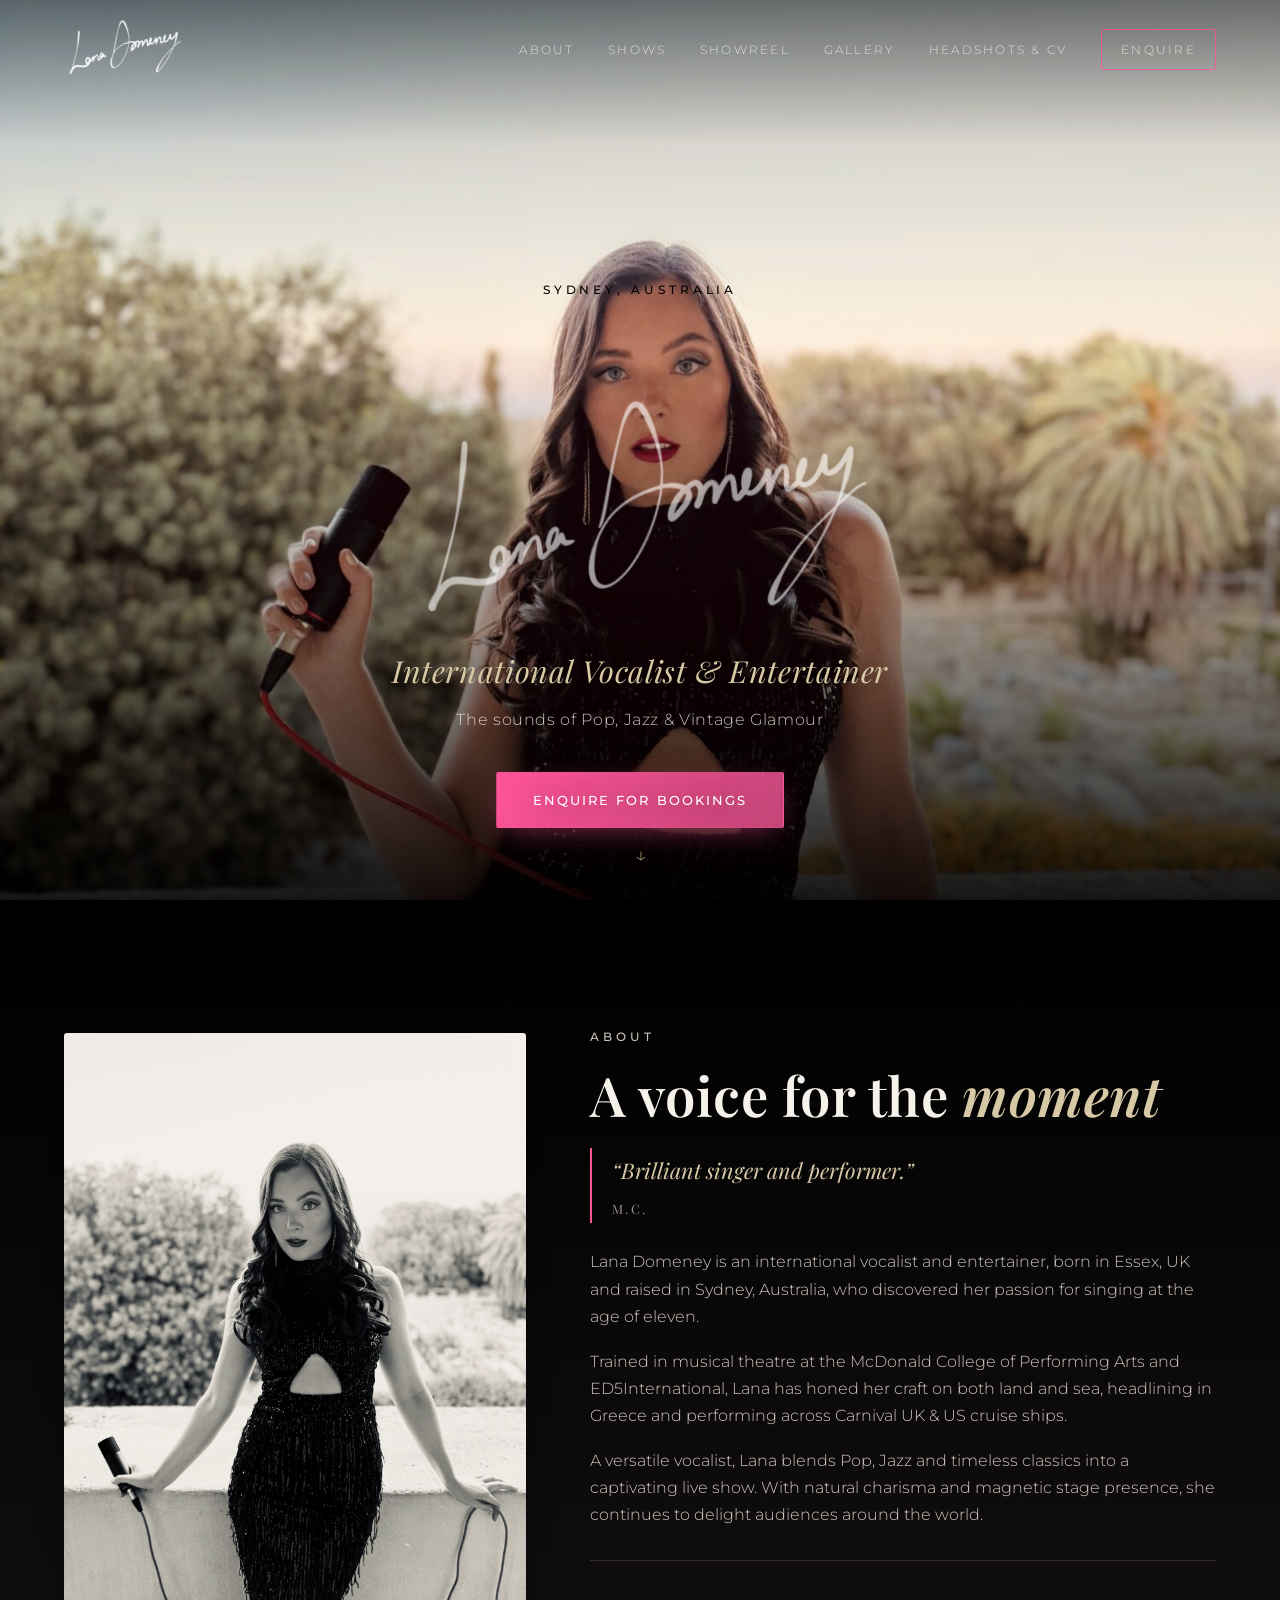
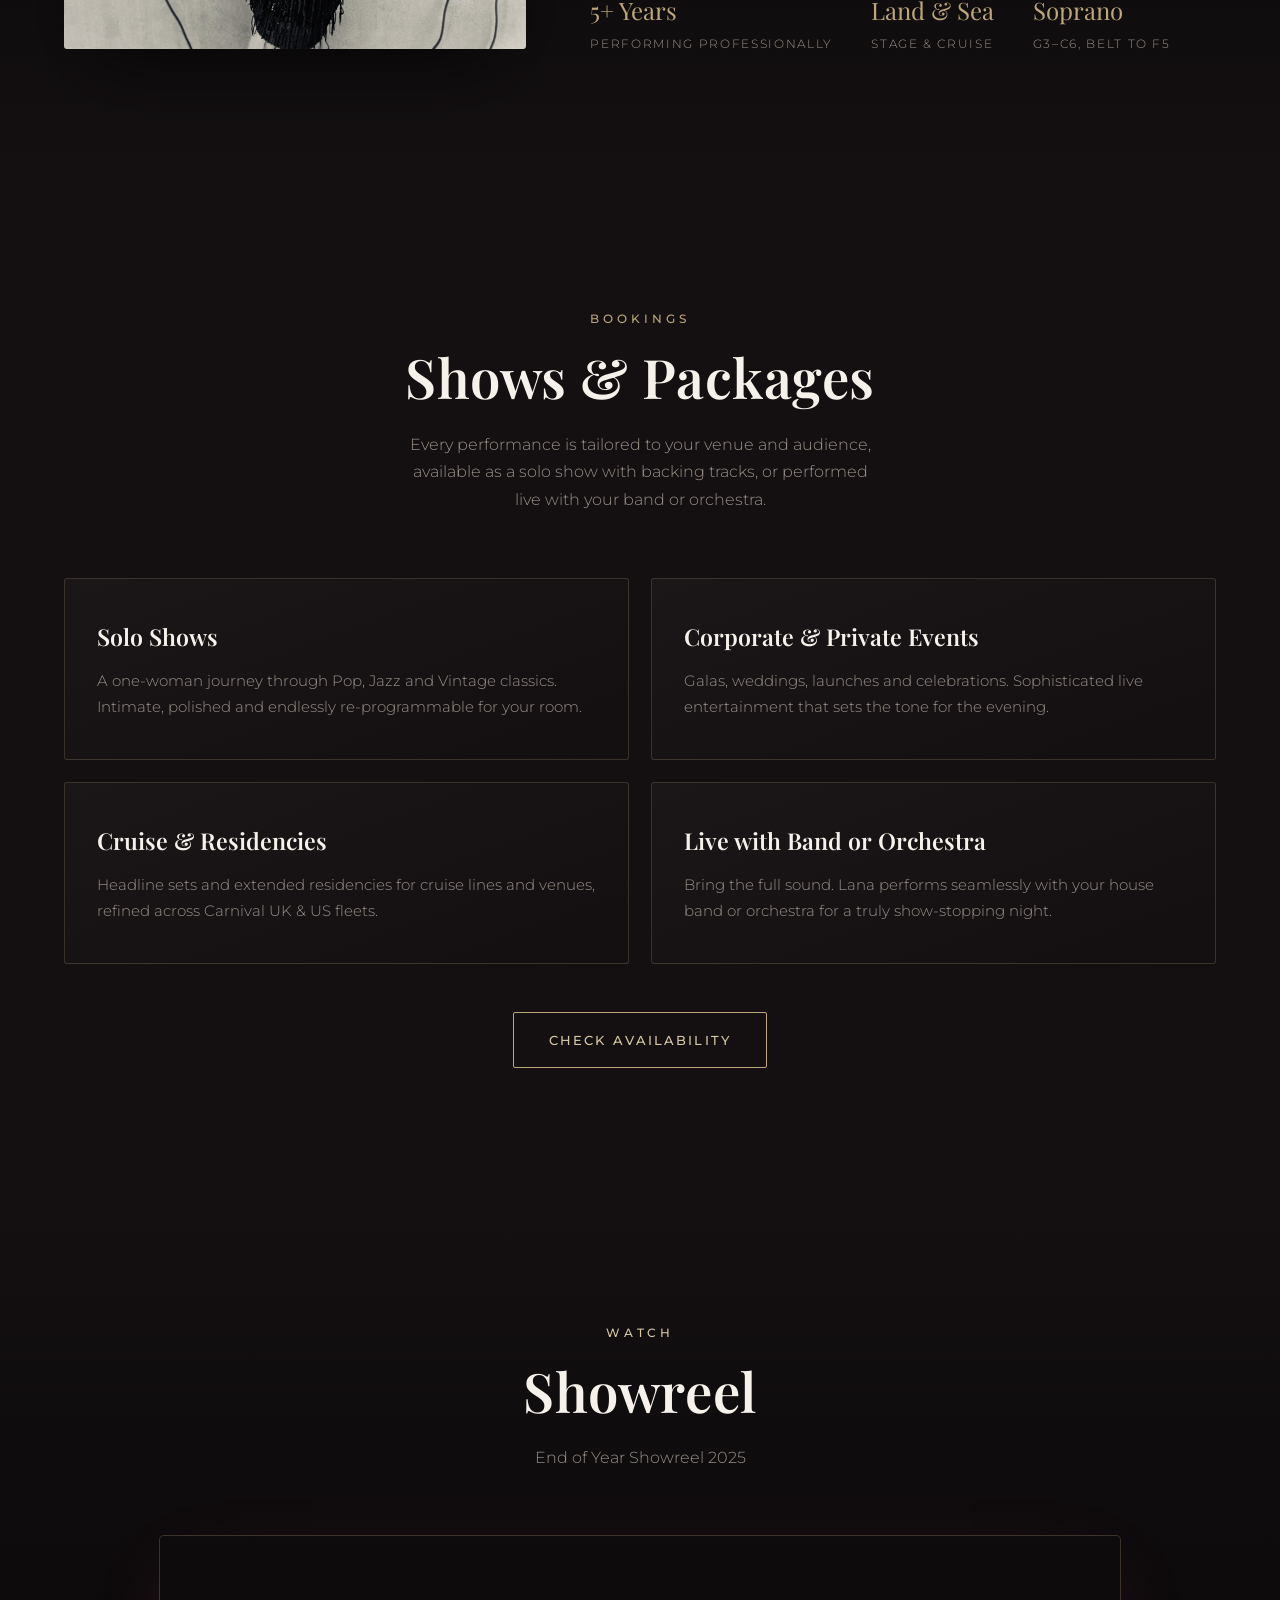
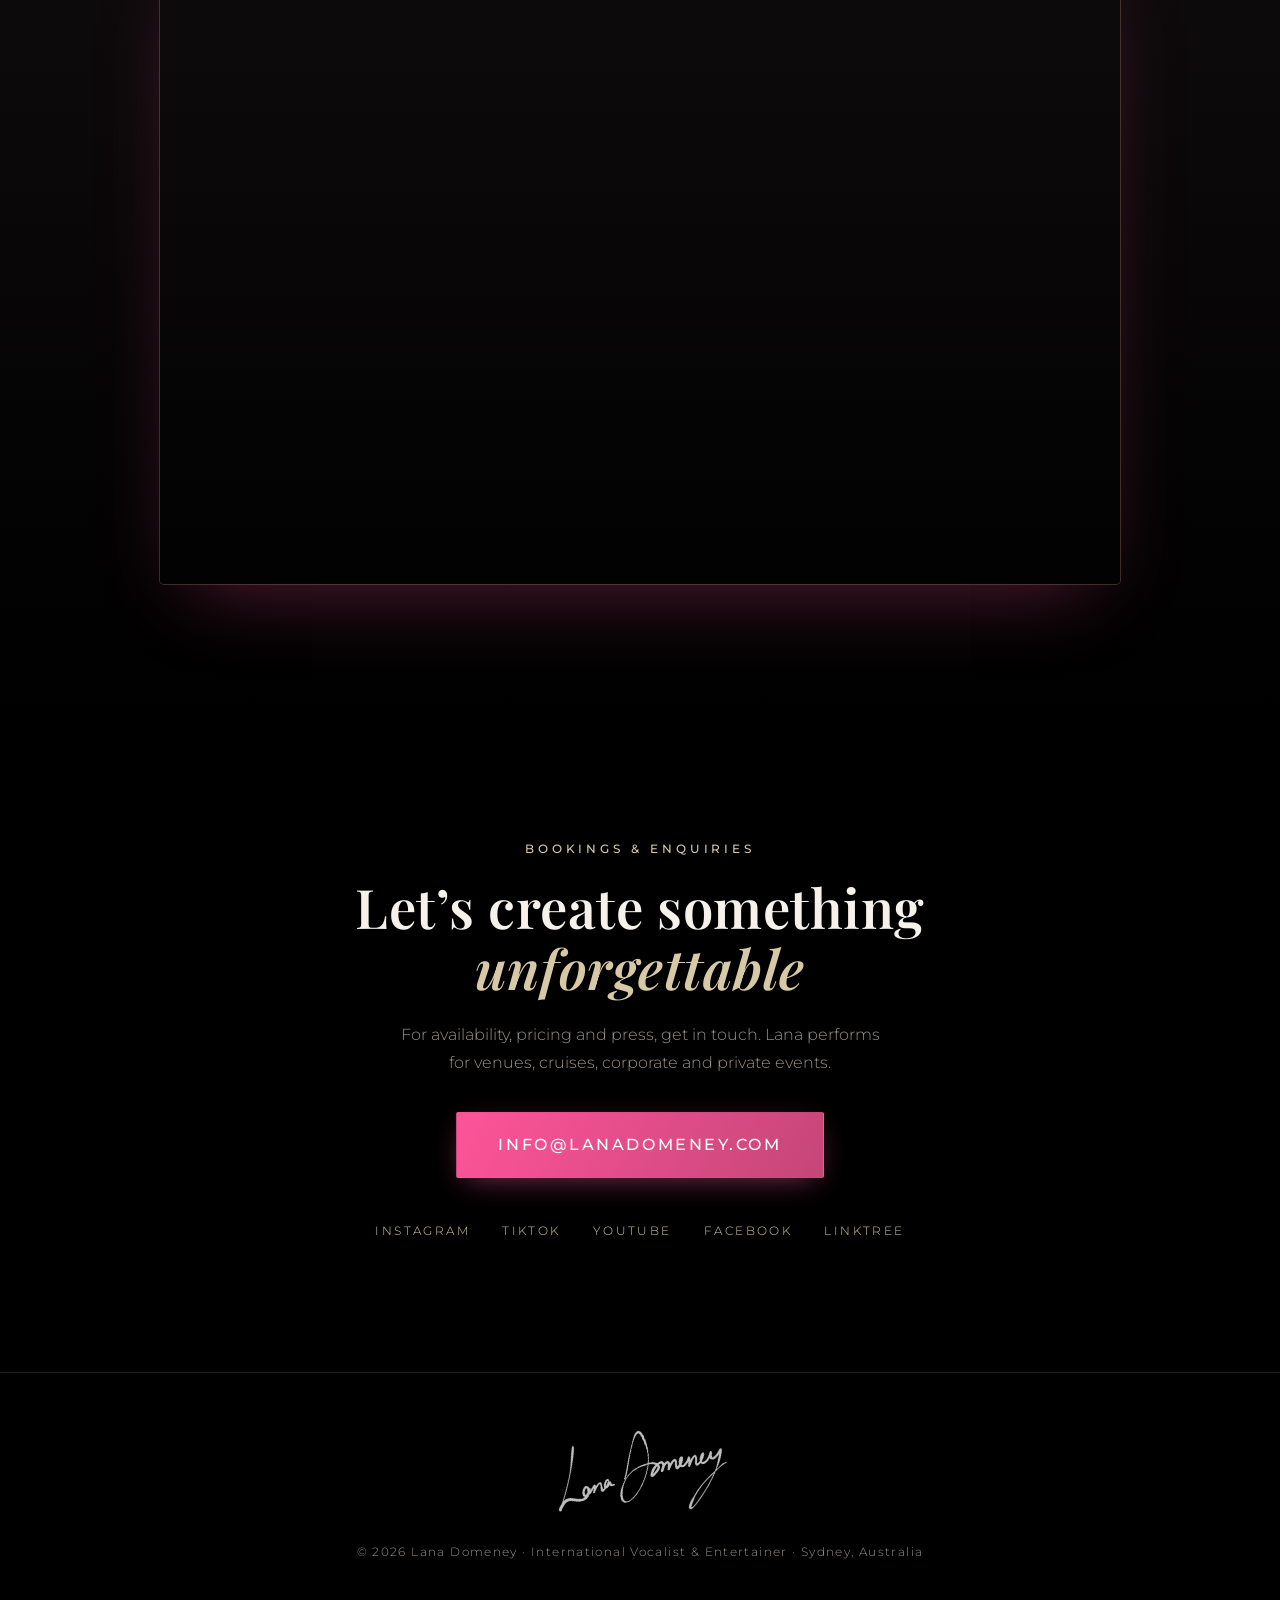
==== index.html @ 1f1f420a "Initial site" ====
<!DOCTYPE html>
<html lang="en">
<head>
  <meta charset="UTF-8" />
  <meta name="viewport" content="width=device-width, initial-scale=1.0" />
  <title>Lana Domeney | International Vocalist &amp; Entertainer</title>
  <meta name="description" content="Lana Domeney is a Sydney-based international vocalist and entertainer performing Pop, Jazz and Vintage Pop for shows, cruises, corporate and private events." />
  <meta name="author" content="Lana Domeney" />

  <meta property="og:type" content="website" />
  <meta property="og:title" content="Lana Domeney | International Vocalist &amp; Entertainer" />
  <meta property="og:description" content="Pop, Jazz &amp; Vintage Pop. Available for shows, cruises, corporate and private events." />
  <meta property="og:image" content="assets/img/promo-4.jpg" />
  <meta name="theme-color" content="#000000" />

  <link rel="icon" type="image/png" href="assets/favicon.png" />

  <link rel="preconnect" href="https://fonts.googleapis.com" />
  <link rel="preconnect" href="https://fonts.gstatic.com" crossorigin />
  <link href="https://fonts.googleapis.com/css2?family=Playfair+Display:ital,wght@0,400;0,600;0,700;1,400&family=Montserrat:wght@300;400;500;600&display=swap" rel="stylesheet" />

  <link rel="stylesheet" href="assets/css/style.css" />
</head>
<body>

  <!-- ===== NAV ===== -->
  <header class="nav" id="nav">
    <a href="#home" class="nav__brand" aria-label="Lana Domeney, home">
      <img src="assets/logo/lana-white.png" alt="Lana Domeney" />
    </a>
    <nav class="nav__links" aria-label="Primary">
      <a href="#about">About</a>
      <a href="#shows">Shows</a>
      <a href="#showreel">Showreel</a>
      <a href="gallery.html">Gallery</a>
      <a href="headshots.html">Headshots &amp; CV</a>
      <a href="#contact" class="nav__cta">Enquire</a>
    </nav>
    <button class="nav__toggle" id="navToggle" aria-label="Open menu" aria-expanded="false">
      <span></span><span></span><span></span>
    </button>
  </header>

  <!-- ===== HERO ===== -->
  <section class="hero" id="home">
    <div class="hero__media" role="img" aria-label="Lana Domeney performing"></div>
    <div class="hero__scrim"></div>
    <div class="hero__inner">
      <p class="eyebrow eyebrow--light hero__eyebrow">Sydney, Australia</p>
      <img class="hero__logo logo-tilt" src="assets/logo/lana-white.png" alt="Lana Domeney" />
      <h1 class="hero__tag">International Vocalist &amp; Entertainer</h1>
      <p class="hero__sub">The sounds of Pop, Jazz &amp; Vintage Glamour</p>
      <a href="#contact" class="btn btn--pink">Enquire for Bookings</a>
    </div>
    <a href="#about" class="hero__scroll" aria-label="Scroll to about">&#8595;</a>
  </section>

  <!-- ===== ABOUT ===== -->
  <section class="about section" id="about">
    <div class="about__grid">
      <div class="about__photo">
        <img src="assets/img/promo-3.jpg" alt="Lana Domeney portrait" loading="lazy" />
      </div>
      <div class="about__text">
        <p class="eyebrow">About</p>
        <h2 class="section__title">A voice for the <em>moment</em></h2>
        <blockquote class="pullquote">&ldquo;Brilliant singer and performer.&rdquo;<cite>M.C.</cite></blockquote>
        <p>Lana Domeney is an international vocalist and entertainer, born in Essex, UK and raised in Sydney, Australia, who discovered her passion for singing at the age of eleven.</p>
        <p>Trained in musical theatre at the McDonald College of Performing Arts and ED5International, Lana has honed her craft on both land and sea, headlining in Greece and performing across Carnival UK &amp; US cruise ships.</p>
        <p>A versatile vocalist, Lana blends Pop, Jazz and timeless classics into a captivating live show. With natural charisma and magnetic stage presence, she continues to delight audiences around the world.</p>
        <div class="about__facts">
          <div><span>5+ Years</span>performing professionally</div>
          <div><span>Land &amp; Sea</span>Stage &amp; cruise</div>
          <div><span>Soprano</span>G3&ndash;C6, belt to F5</div>
        </div>
      </div>
    </div>
  </section>

  <!-- ===== SHOWS / PACKAGES ===== -->
  <section class="shows section" id="shows">
    <div class="section__head center">
      <p class="eyebrow">Bookings</p>
      <h2 class="section__title">Shows &amp; Packages</h2>
      <p class="section__lead">Every performance is tailored to your venue and audience, available as a solo show with backing tracks, or performed live with your band or orchestra.</p>
    </div>
    <div class="cards">
      <article class="card">
        <h3>Solo Shows</h3>
        <p>A one-woman journey through Pop, Jazz and Vintage classics. Intimate, polished and endlessly re-programmable for your room.</p>
      </article>
      <article class="card">
        <h3>Corporate &amp; Private Events</h3>
        <p>Galas, weddings, launches and celebrations. Sophisticated live entertainment that sets the tone for the evening.</p>
      </article>
      <article class="card">
        <h3>Cruise &amp; Residencies</h3>
        <p>Headline sets and extended residencies for cruise lines and venues, refined across Carnival UK &amp; US fleets.</p>
      </article>
      <article class="card">
        <h3>Live with Band or Orchestra</h3>
        <p>Bring the full sound. Lana performs seamlessly with your house band or orchestra for a truly show-stopping night.</p>
      </article>
    </div>
    <div class="center">
      <a href="#contact" class="btn btn--outline">Check availability</a>
    </div>
  </section>

  <!-- ===== SHOWREEL ===== -->
  <section class="reel section" id="showreel">
    <div class="section__head center">
      <p class="eyebrow eyebrow--light">Watch</p>
      <h2 class="section__title">Showreel</h2>
      <p class="section__lead">End of Year Showreel 2025</p>
    </div>
    <div class="reel__frame">
      <iframe
        src="https://www.youtube.com/embed/VcOsoinFNQ8?rel=0"
        title="Lana Domeney, Showreel"
        loading="lazy"
        referrerpolicy="strict-origin-when-cross-origin"
        allow="accelerometer; autoplay; clipboard-write; encrypted-media; gyroscope; picture-in-picture; web-share"
        allowfullscreen></iframe>
    </div>
  </section>

  <!-- ===== CONTACT ===== -->
  <section class="contact section" id="contact">
    <div class="contact__inner">
      <p class="eyebrow eyebrow--light">Bookings &amp; Enquiries</p>
      <h2 class="section__title">Let&rsquo;s create something <em>unforgettable</em></h2>
      <p class="section__lead">For availability, pricing and press, get in touch. Lana performs for venues, cruises, corporate and private events.</p>
      <a href="mailto:info@lanadomeney.com?subject=Booking%20Enquiry%20%7C%20Lana%20Domeney" class="btn btn--pink btn--lg">info@lanadomeney.com</a>
      <ul class="socials" aria-label="Social links">
        <li><a href="https://www.instagram.com/lanadomeney/" target="_blank" rel="noopener">Instagram</a></li>
        <li><a href="https://www.tiktok.com/@lanadomeney" target="_blank" rel="noopener">TikTok</a></li>
        <li><a href="https://www.youtube.com/@lanadomeney" target="_blank" rel="noopener">YouTube</a></li>
        <li><a href="https://www.facebook.com/lanadomeney/" target="_blank" rel="noopener">Facebook</a></li>
        <li><a href="https://linktr.ee/lanadomeney" target="_blank" rel="noopener">Linktree</a></li>
      </ul>
    </div>
  </section>

  <!-- ===== FOOTER ===== -->
  <footer class="footer">
    <img class="footer__sig logo-tilt" src="assets/logo/lana-white.png" alt="Lana Domeney" />
    <p>&copy; <span id="year">2026</span> Lana Domeney · International Vocalist &amp; Entertainer · Sydney, Australia</p>
  </footer>

  <script src="assets/js/main.js"></script>
</body>
</html>
---- assets/css/style.css ----
/* ===================================================================
   Lana Domeney - International Vocalist & Entertainer
   Aesthetic: after-dark supper club / sultry jazz-lounge glamour
   =================================================================== */

:root{
  --black:#000000;
  --ink:#0a0a0a;
  --ink-2:#141012;
  --beige:#bca67a;
  --beige-soft:#d8c9a6;
  --pink:#fe5499;
  --pink-deep:#c54678;
  --white:#f6f1ea;
  --muted:#9a9088;
  --maxw:1180px;
  --ease:cubic-bezier(.19,1,.22,1);
  --serif:"Playfair Display",Georgia,serif;
  --sans:"Montserrat",-apple-system,BlinkMacSystemFont,"Segoe UI",sans-serif;
}

*,*::before,*::after{box-sizing:border-box;margin:0;padding:0}
html{scroll-behavior:smooth}
body{
  background:var(--black);
  color:var(--white);
  font-family:var(--sans);
  font-weight:300;
  line-height:1.7;
  -webkit-font-smoothing:antialiased;
  overflow-x:hidden;
}
img{max-width:100%;display:block}
a{color:inherit;text-decoration:none}
em{font-style:italic;color:var(--beige-soft)}

/* ---------- Shared type ---------- */
.eyebrow{
  font-family:var(--sans);
  font-weight:500;
  font-size:.72rem;
  letter-spacing:.34em;
  text-transform:uppercase;
  color:var(--beige);
  margin-bottom:1.1rem;
}
.eyebrow--light{color:var(--beige-soft)}
.section__title{
  font-family:var(--serif);
  font-weight:600;
  font-size:clamp(2rem,5vw,3.4rem);
  line-height:1.12;
  letter-spacing:.01em;
  color:var(--white);
  margin-bottom:1.4rem;
}
.section__lead{
  max-width:44ch;
  color:var(--muted);
  font-size:1.02rem;
}
.center{text-align:center}
.section__head.center .section__lead{margin:0 auto}

/* ---------- Layout ---------- */
.section{padding:clamp(4.5rem,10vw,8rem) clamp(1.25rem,5vw,4rem)}
.section__head{margin-bottom:clamp(2.5rem,5vw,4rem)}

/* ---------- Buttons ---------- */
.btn{
  display:inline-block;
  font-family:var(--sans);
  font-weight:500;
  font-size:.82rem;
  letter-spacing:.16em;
  text-transform:uppercase;
  padding:1rem 2.2rem;
  border-radius:2px;
  transition:transform .4s var(--ease),background .4s var(--ease),color .4s var(--ease),box-shadow .4s var(--ease);
  cursor:pointer;
  border:1px solid transparent;
}
.btn--pink{
  background:linear-gradient(120deg,var(--pink),var(--pink-deep));
  color:#fff;
  box-shadow:0 8px 30px -10px rgba(254,84,153,.6);
}
.btn--pink:hover{transform:translateY(-3px);box-shadow:0 14px 40px -10px rgba(254,84,153,.75)}
.btn--outline{
  border-color:var(--beige);
  color:var(--beige-soft);
  background:transparent;
}
.btn--outline:hover{background:var(--beige);color:var(--black);transform:translateY(-3px)}
.btn--lg{font-size:1rem;padding:1.15rem 2.6rem}

/* ---------- NAV ---------- */
.nav{
  position:fixed;top:0;left:0;right:0;z-index:50;
  display:flex;align-items:center;justify-content:space-between;
  padding:1.1rem clamp(1.25rem,5vw,4rem);
  transition:background .5s var(--ease),padding .5s var(--ease),box-shadow .5s var(--ease);
}
.nav.scrolled{
  background:rgba(6,4,5,.86);
  backdrop-filter:blur(14px);
  padding:.7rem clamp(1.25rem,5vw,4rem);
  box-shadow:0 1px 0 rgba(188,166,122,.16);
}
.nav__brand img{height:64px;width:auto;opacity:.98;transform:rotate(-15deg);transform-origin:center}
.nav--solid{background:rgba(6,4,5,.9);backdrop-filter:blur(14px);box-shadow:0 1px 0 rgba(188,166,122,.16)}
/* Signature logo tilt: flows 15deg counter-clockwise (brand rule) */
.logo-tilt{transform:rotate(-15deg);transform-origin:center}
.nav__links{display:flex;align-items:center;gap:2.1rem}
.nav__links a{
  font-size:.78rem;letter-spacing:.18em;text-transform:uppercase;
  color:var(--white);opacity:.82;transition:opacity .3s,color .3s;position:relative;
}
.nav__links a:not(.nav__cta):after{
  content:"";position:absolute;left:0;bottom:-6px;height:1px;width:0;background:var(--pink);transition:width .35s var(--ease);
}
.nav__links a:not(.nav__cta):hover{opacity:1;color:var(--beige-soft)}
.nav__links a:not(.nav__cta):hover:after{width:100%}
.nav__cta{
  border:1px solid var(--pink);color:var(--pink);
  padding:.55rem 1.2rem;border-radius:2px;opacity:1;
  transition:background .35s,color .35s;
}
.nav__cta:hover{background:var(--pink);color:#fff}
.nav__toggle{display:none;flex-direction:column;gap:5px;background:none;border:0;cursor:pointer;padding:6px}
.nav__toggle span{width:26px;height:2px;background:var(--white);transition:.35s var(--ease)}

/* ---------- HERO ---------- */
.hero{position:relative;min-height:100svh;display:flex;align-items:flex-end;justify-content:center;text-align:center;overflow:hidden}
.hero__media{
  position:absolute;inset:0;
  background:url("../img/promo-4.jpg") center 34%/cover no-repeat;
  transform:scale(1.06);
  animation:heroZoom 14s var(--ease) forwards;
}
@keyframes heroZoom{to{transform:scale(1)}}
.hero__scrim{
  position:absolute;inset:0;
  background:linear-gradient(180deg,
     rgba(0,0,0,.55) 0%,
     rgba(0,0,0,.12) 16%,
     rgba(0,0,0,0) 38%,
     rgba(0,0,0,.35) 68%,
     rgba(0,0,0,.9) 100%);
}
.hero__inner{position:relative;z-index:2;padding:6rem 1.5rem clamp(3rem,8vh,6rem);max-width:820px;text-shadow:0 2px 24px rgba(0,0,0,.55)}
.hero__logo{
  width:min(78vw,470px);margin:0 auto 1.6rem;
  filter:drop-shadow(0 6px 30px rgba(0,0,0,.6));
  /* Signature floats clear above the tagline (no overlap) */
  transform:translateY(1.5rem) rotate(-15deg);
  position:relative;z-index:1;
  opacity:.6;
}
.hero__tag{
  font-family:var(--serif);font-weight:400;font-style:italic;
  font-size:clamp(1.15rem,3.2vw,1.9rem);
  color:var(--beige-soft);letter-spacing:.02em;margin-bottom:.6rem;
  position:relative;z-index:2;
}
.hero__sub{color:var(--white);opacity:.8;font-size:clamp(.85rem,2vw,1rem);letter-spacing:.04em;margin-bottom:2.4rem}
/* Hero eyebrow: dark palette colour for legibility over the bright sky */
.hero__eyebrow{
  color:#000;
  text-shadow:none;
  margin-bottom:4.1rem;
}
.hero__scroll{
  position:absolute;bottom:1.7rem;left:50%;transform:translateX(-50%);
  z-index:2;font-size:1.4rem;color:var(--beige);opacity:.8;animation:bob 2.2s ease-in-out infinite;
}
@keyframes bob{0%,100%{transform:translate(-50%,0)}50%{transform:translate(-50%,8px)}}

/* ---------- ABOUT ---------- */
.about{background:linear-gradient(180deg,var(--black),var(--ink-2))}
.about__grid{
  max-width:var(--maxw);margin:0 auto;
  display:grid;grid-template-columns:.85fr 1.15fr;gap:clamp(2rem,5vw,4.5rem);align-items:center;
}
.about__photo{position:relative}
.about__photo img{
  width:100%;border-radius:3px;filter:grayscale(.15) contrast(1.02);
  box-shadow:0 30px 70px -30px rgba(0,0,0,.9);
}
.about__photo::after{
  content:"";position:absolute;inset:0;border:1px solid rgba(188,166,122,.4);
  border-radius:3px;transform:translate(16px,16px);z-index:-1;
}
.pullquote{
  font-family:var(--serif);font-style:italic;font-size:1.35rem;color:var(--beige-soft);
  border-left:2px solid var(--pink);padding:.2rem 0 .2rem 1.2rem;margin:0 0 1.6rem;
}
.pullquote cite{display:block;font-size:.8rem;font-style:normal;letter-spacing:.2em;text-transform:uppercase;color:var(--muted);margin-top:.6rem}
.about__text p{color:#cfc7bd;margin-bottom:1.1rem}
.about__facts{display:flex;flex-wrap:wrap;gap:2.4rem;margin-top:2rem;border-top:1px solid rgba(188,166,122,.22);padding-top:1.8rem}
.about__facts div{font-size:.74rem;letter-spacing:.14em;text-transform:uppercase;color:var(--muted)}
.about__facts span{display:block;font-family:var(--serif);font-size:1.5rem;font-style:normal;letter-spacing:0;text-transform:none;color:var(--beige);margin-bottom:.2rem}

/* ---------- SHOWS ---------- */
.shows{background:var(--ink-2)}
.cards{
  max-width:var(--maxw);margin:0 auto 3rem;
  display:grid;grid-template-columns:repeat(2,1fr);gap:1.4rem;
}
.card{
  position:relative;padding:2.4rem 2rem;border:1px solid rgba(188,166,122,.22);
  border-radius:3px;background:linear-gradient(160deg,rgba(255,255,255,.03),rgba(255,255,255,0));
  transition:transform .5s var(--ease),border-color .5s var(--ease),background .5s var(--ease);
  overflow:hidden;
}
.card::before{
  content:"";position:absolute;top:0;left:0;width:0;height:2px;
  background:linear-gradient(90deg,var(--pink),var(--pink-deep));transition:width .5s var(--ease);
}
.card:hover{transform:translateY(-6px);border-color:rgba(254,84,153,.45);background:linear-gradient(160deg,rgba(254,84,153,.06),rgba(255,255,255,0))}
.card:hover::before{width:100%}
.card h3{font-family:var(--serif);font-weight:600;font-size:1.45rem;color:var(--white);margin-bottom:.7rem}
.card p{color:var(--muted);font-size:.96rem}

/* ---------- SHOWREEL ---------- */
.reel{background:linear-gradient(180deg,var(--ink-2),var(--black))}
.reel__frame{
  max-width:960px;margin:0 auto;position:relative;padding-bottom:56.25%;height:0;
  border-radius:4px;overflow:hidden;
  box-shadow:0 30px 80px -30px rgba(254,84,153,.35),0 0 0 1px rgba(188,166,122,.25);
}
.reel__frame iframe{position:absolute;inset:0;width:100%;height:100%;border:0}

/* ---------- GALLERY ---------- */
.gallery{background:var(--black)}
.masonry{
  max-width:1300px;margin:0 auto;
  columns:3;column-gap:14px;
}
.masonry__item{
  display:block;width:100%;border:0;padding:0;margin:0 0 14px;background:none;cursor:pointer;
  border-radius:3px;overflow:hidden;position:relative;line-height:0;
}
.masonry__item img{width:100%;transition:transform .7s var(--ease),filter .5s var(--ease);filter:brightness(.92)}
.masonry__item::after{
  content:"View";position:absolute;inset:0;display:flex;align-items:center;justify-content:center;
  font-size:.72rem;letter-spacing:.26em;text-transform:uppercase;color:#fff;
  background:linear-gradient(0deg,rgba(197,70,120,.55),rgba(0,0,0,.15));
  opacity:0;transition:opacity .45s var(--ease);
}
.masonry__item:hover img{transform:scale(1.05);filter:brightness(1)}
.masonry__item:hover::after{opacity:1}

/* ---------- GALLERY GRID (uniform 4x2 / 2x4) ---------- */
.grid8{
  max-width:1280px;margin:0 auto;
  display:grid;grid-template-columns:repeat(4,1fr);gap:14px;
}
.grid8 .masonry__item{margin:0;aspect-ratio:3/4}
.grid8 .masonry__item img{width:100%;height:100%;object-fit:cover;object-position:center 18%}

/* ---------- CONTACT ---------- */
.contact{
  background:
    linear-gradient(rgba(0,0,0,.82),rgba(0,0,0,.9)),
    url("../img/outdoor-5.jpg") center 28%/cover fixed no-repeat;
  text-align:center;
}
.contact__inner{max-width:640px;margin:0 auto}
.contact .section__lead{margin:0 auto 2.2rem}
.socials{list-style:none;display:flex;gap:2rem;justify-content:center;margin-top:2.4rem;flex-wrap:wrap}
.socials a{
  font-size:.76rem;letter-spacing:.2em;text-transform:uppercase;color:var(--beige-soft);
  position:relative;transition:color .3s;
}
.socials a::after{content:"";position:absolute;left:0;bottom:-5px;height:1px;width:0;background:var(--pink);transition:width .35s var(--ease)}
.socials a:hover{color:#fff}
.socials a:hover::after{width:100%}

/* ---------- FOOTER ---------- */
.footer{text-align:center;padding:3.4rem 1.5rem;background:var(--black);border-top:1px solid rgba(188,166,122,.16)}
.footer__sig{width:180px;margin:0 auto 1.2rem;opacity:.75}
.footer p{font-size:.72rem;letter-spacing:.12em;color:var(--muted)}

/* ---------- LIGHTBOX ---------- */
.lightbox{
  position:fixed;inset:0;z-index:100;display:none;align-items:center;justify-content:center;
  background:rgba(0,0,0,.94);padding:4vh 4vw;
}
.lightbox.open{display:flex}
.lightbox img{max-width:88vw;max-height:88vh;border-radius:3px;box-shadow:0 20px 80px -20px rgba(0,0,0,.9)}
.lightbox__close{position:absolute;top:2rem;right:2.2rem;font-size:2.4rem;color:#fff;background:none;border:0;cursor:pointer;line-height:1;opacity:.8;transition:opacity .3s}
.lightbox__close:hover{opacity:1}
.lightbox__nav{
  position:absolute;top:50%;transform:translateY(-50%);font-size:3rem;color:#fff;background:none;border:0;cursor:pointer;
  opacity:.6;transition:opacity .3s;padding:1rem;
}
.lightbox__nav:hover{opacity:1}
.lightbox__prev{left:1rem}
.lightbox__next{right:1rem}

/* ---------- Reveal-on-scroll ---------- */
.reveal{opacity:0;transform:translateY(30px);transition:opacity .9s var(--ease),transform .9s var(--ease)}
.reveal.in{opacity:1;transform:none}

/* ---------- SUBPAGES ---------- */
.nav__links a.is-current{color:var(--beige-soft);opacity:1}
.nav__links a.is-current:after{width:100%;background:var(--beige)}
.pagehead{
  text-align:center;
  padding:clamp(8rem,16vh,11rem) 1.5rem clamp(2rem,5vw,3.5rem);
  background:linear-gradient(180deg,var(--ink-2),var(--black));
}
.pagehead .section__title{margin-bottom:.4rem}
.section--top0{padding-top:0}

/* ---------- CAROUSEL ---------- */
.carousel{position:relative;max-width:1100px;margin:0 auto}
.carousel__viewport{overflow:hidden;border-radius:4px}
.carousel__track{display:flex;transition:transform .7s var(--ease)}
.carousel__slide{
  flex:0 0 33.333%;padding:0 8px;margin:0;
}
.carousel__slide img{
  width:100%;height:clamp(360px,52vh,560px);object-fit:cover;object-position:center 22%;
  border-radius:4px;border:1px solid rgba(188,166,122,.22);
  box-shadow:0 24px 60px -34px rgba(0,0,0,.9);
}
.carousel__btn{
  position:absolute;top:50%;transform:translateY(-50%);z-index:3;
  width:52px;height:52px;border-radius:50%;border:1px solid rgba(188,166,122,.5);
  background:rgba(6,4,5,.72);backdrop-filter:blur(6px);color:var(--beige-soft);
  font-size:1.7rem;line-height:1;cursor:pointer;transition:background .3s,color .3s,transform .3s;
}
.carousel__btn:hover{background:var(--pink);color:#fff;border-color:var(--pink)}
.carousel__prev{left:-6px}
.carousel__next{right:-6px}
.carousel__dots{display:flex;justify-content:center;gap:.6rem;margin-top:1.6rem}
.carousel__dots button{
  width:9px;height:9px;border-radius:50%;border:0;padding:0;cursor:pointer;
  background:rgba(188,166,122,.35);transition:background .3s,transform .3s;
}
.carousel__dots button.active{background:var(--pink);transform:scale(1.25)}

/* ---------- CV ---------- */
.cv{background:linear-gradient(180deg,var(--black),var(--ink-2))}
.cv__wrap{max-width:820px;margin:0 auto;text-align:center}
.cv__doc{
  display:inline-block;position:relative;line-height:0;border-radius:4px;overflow:hidden;
  box-shadow:0 30px 80px -30px rgba(0,0,0,.9);border:1px solid rgba(188,166,122,.28);
  transition:transform .5s var(--ease);
}
.cv__doc img{width:100%;max-width:720px}
.cv__badge{
  position:absolute;left:50%;bottom:18px;transform:translateX(-50%);
  font-size:.7rem;letter-spacing:.24em;text-transform:uppercase;color:#fff;
  background:linear-gradient(120deg,var(--pink),var(--pink-deep));padding:.6rem 1.4rem;border-radius:2px;
  opacity:0;transition:opacity .4s var(--ease);
}
.cv__doc:hover{transform:translateY(-5px)}
.cv__doc:hover .cv__badge{opacity:1}
.cv__actions{display:flex;gap:1rem;justify-content:center;flex-wrap:wrap;margin-top:2rem}

/* ---------- RESPONSIVE ---------- */
@media(max-width:900px){
  .about__grid{grid-template-columns:1fr;gap:2.4rem}
  .about__photo{max-width:420px}
  .cards{grid-template-columns:1fr}
  .masonry{columns:2}
  .grid8{grid-template-columns:repeat(2,1fr)}
  .nav__links{
    position:fixed;top:0;right:0;height:100vh;width:min(78vw,320px);
    flex-direction:column;justify-content:center;gap:2.2rem;
    background:rgba(8,5,6,.97);backdrop-filter:blur(16px);
    transform:translateX(100%);transition:transform .5s var(--ease);
    box-shadow:-20px 0 60px -20px rgba(0,0,0,.8);
  }
  .nav__links.open{transform:translateX(0)}
  .nav__links a{font-size:1rem}
  .nav__brand img{height:52px}
  .carousel__slide{flex:0 0 50%}
  .nav__toggle{display:flex;z-index:60}
  .nav__toggle.open span:nth-child(1){transform:translateY(7px) rotate(45deg)}
  .nav__toggle.open span:nth-child(2){opacity:0}
  .nav__toggle.open span:nth-child(3){transform:translateY(-7px) rotate(-45deg)}
}
@media(max-width:560px){
  .masonry{columns:1}
  .contact{background-attachment:scroll}
  .about__facts{gap:1.6rem}
  .carousel__slide{flex:0 0 100%}
  .carousel__prev{left:4px}
  .carousel__next{right:4px}
}
@media(prefers-reduced-motion:reduce){
  *{animation:none!important;scroll-behavior:auto}
  .reveal{opacity:1;transform:none}
}
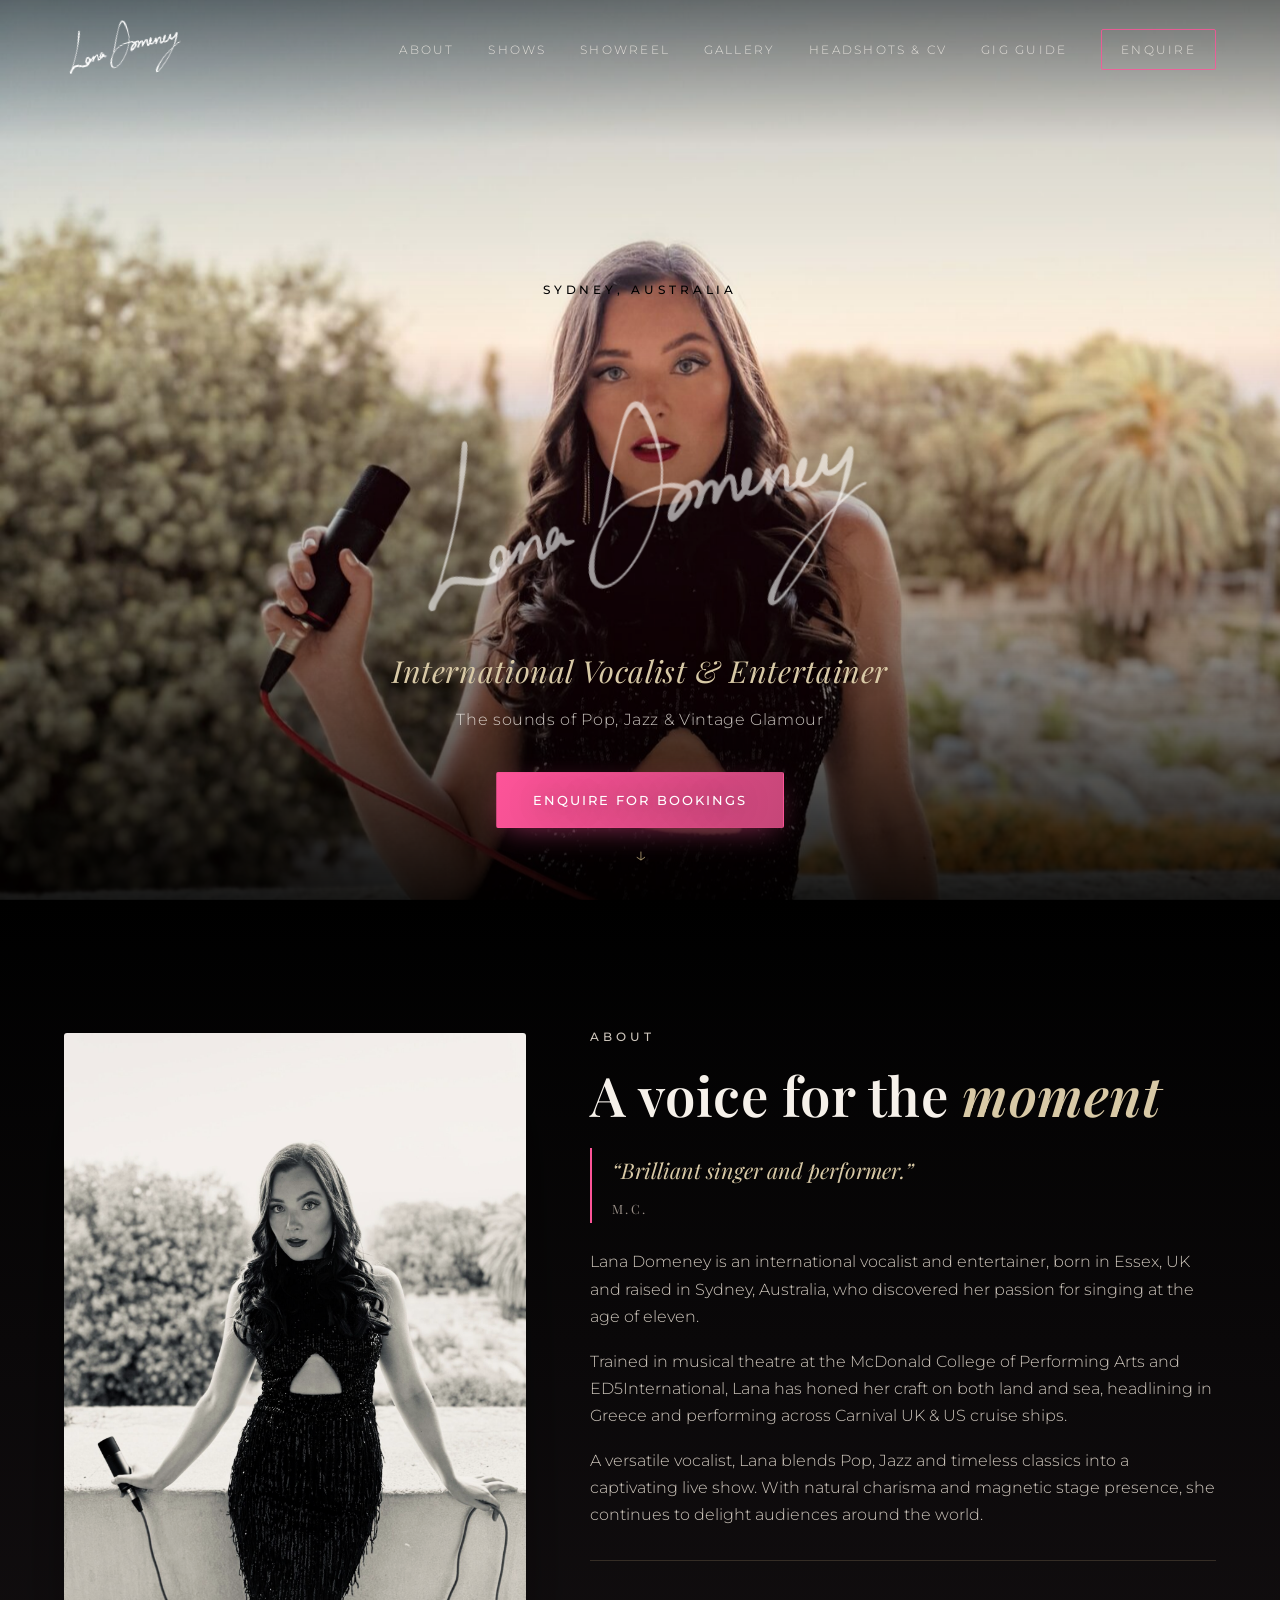
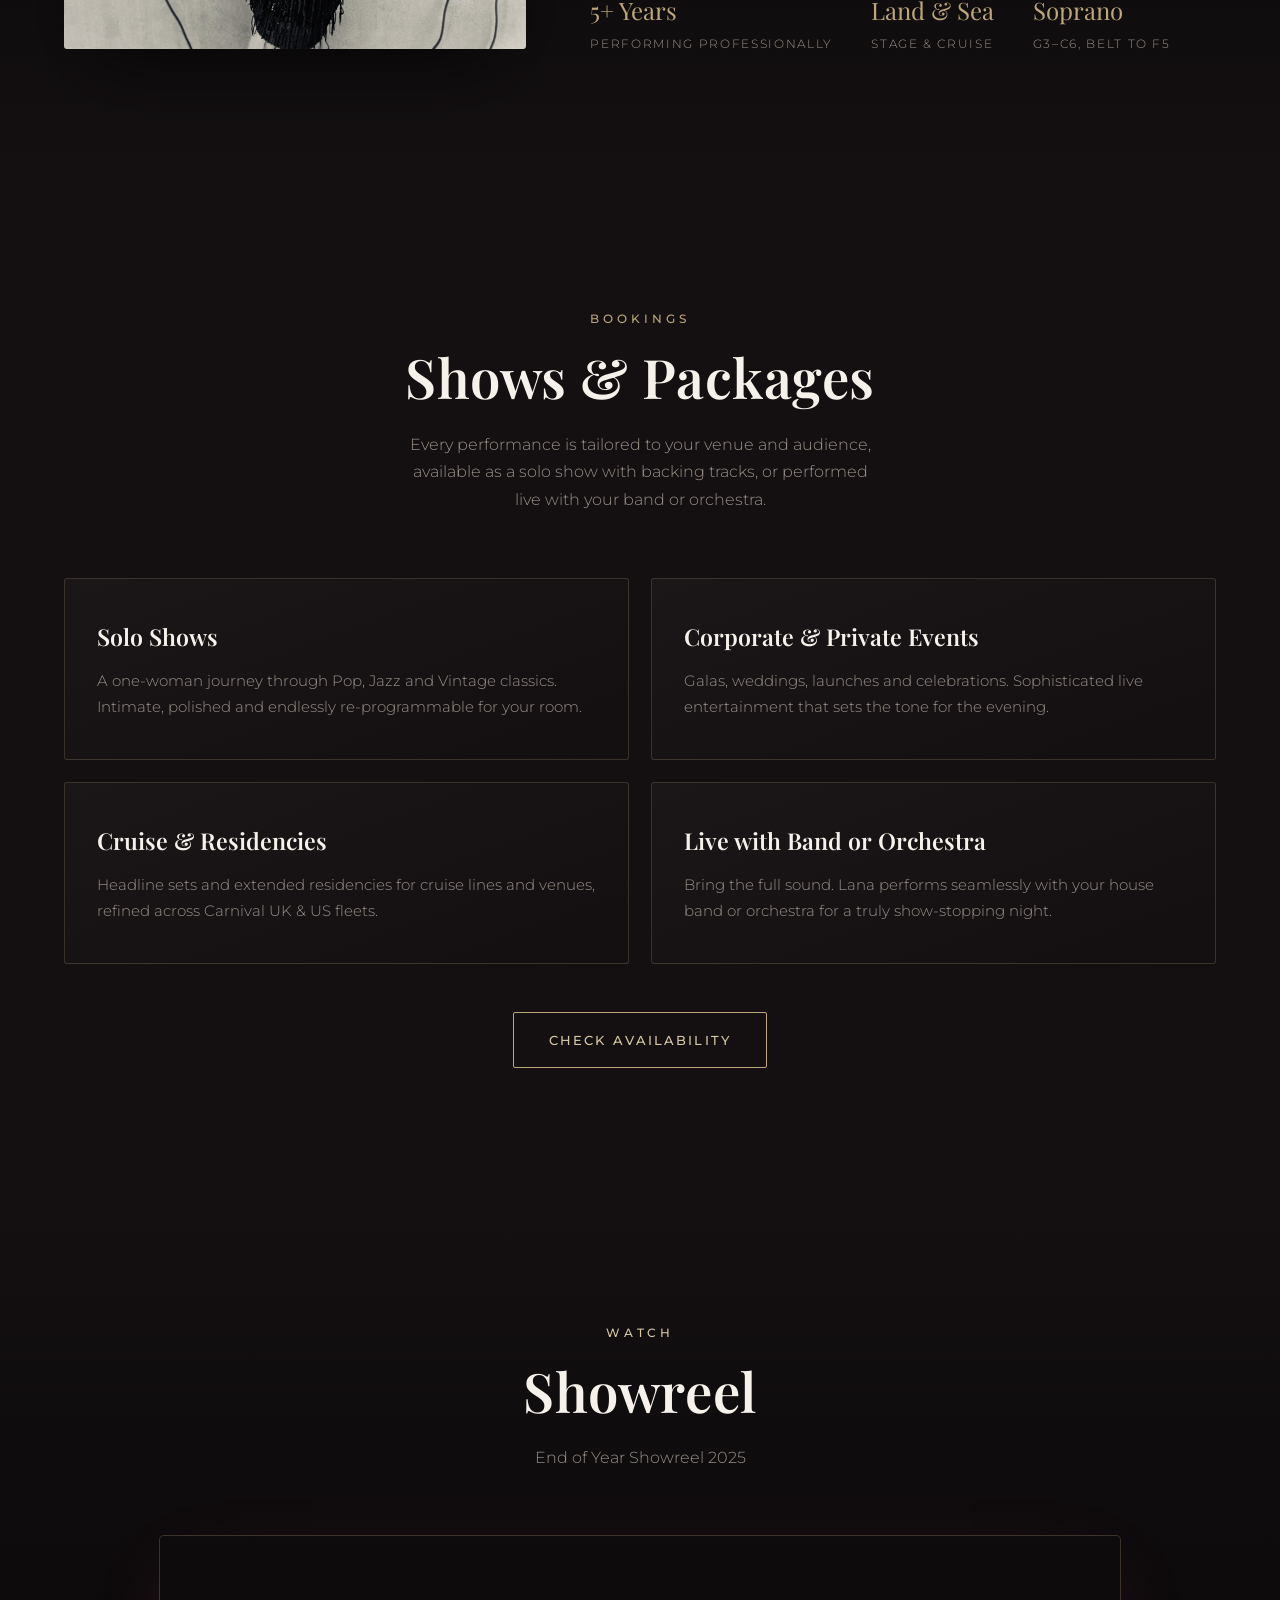
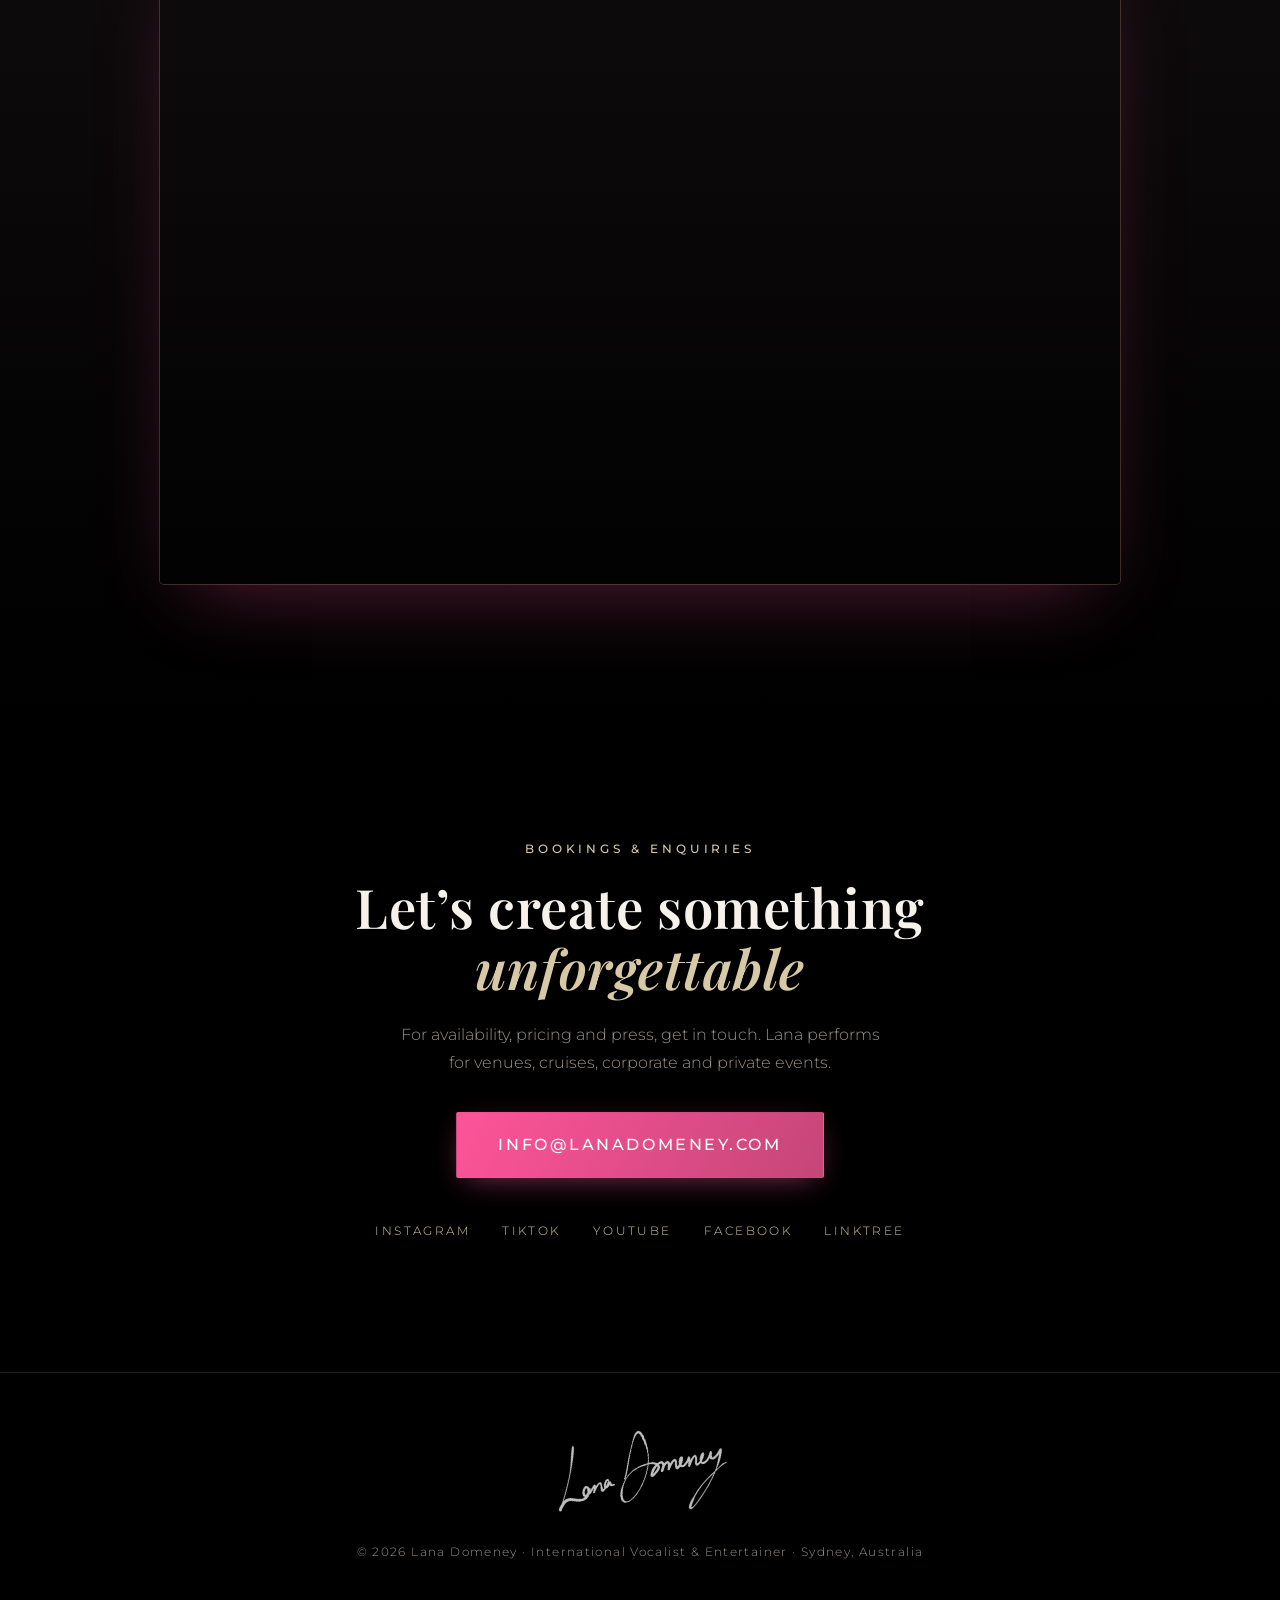
==== commit b41d4950: "Add new Gig Guide page with August poster and Sydney Showboats residency" ====
--- a/index.html
+++ b/index.html
@@ -34,6 +34,7 @@
       <a href="#showreel">Showreel</a>
       <a href="gallery.html">Gallery</a>
       <a href="headshots.html">Headshots &amp; CV</a>
+      <a href="gig-guide.html">Gig Guide</a>
       <a href="#contact" class="nav__cta">Enquire</a>
     </nav>
     <button class="nav__toggle" id="navToggle" aria-label="Open menu" aria-expanded="false">
--- a/assets/css/style.css
+++ b/assets/css/style.css
@@ -392,6 +392,43 @@
   .carousel__prev{left:4px}
   .carousel__next{right:4px}
 }
+/* ---------- GIG GUIDE ---------- */
+.gig-poster__wrap{
+  max-width:580px;margin:0 auto 2.5rem;
+  border-radius:6px;overflow:hidden;
+  border:1px solid rgba(188,166,122,.3);
+  box-shadow:0 30px 80px -30px rgba(254,84,153,.35),0 0 0 1px rgba(188,166,122,.25);
+  background:var(--ink-2);
+}
+.gig-poster__wrap img{width:100%;height:auto;display:block}
+
+.grid3{
+  max-width:1100px;margin:0 auto 2.5rem;
+  display:grid;grid-template-columns:repeat(3,1fr);gap:16px;
+}
+.grid3 .masonry__item{margin:0;aspect-ratio:3/4}
+.grid3 .masonry__item img{width:100%;height:100%;object-fit:cover;object-position:center 20%}
+
+.residency__blurb{
+  max-width:780px;margin:0 auto 2rem;
+  text-align:center;font-size:1.1rem;line-height:1.75;
+  color:var(--text-muted);
+  background:rgba(255,255,255,.03);
+  border:1px solid rgba(188,166,122,.25);
+  border-radius:8px;padding:2rem 2.2rem;
+}
+.residency__blurb a{
+  color:var(--pink);text-decoration:underline;font-weight:600;transition:color .3s;
+}
+.residency__blurb a:hover{color:var(--beige-soft)}
+
+@media(max-width:860px){
+  .grid3{grid-template-columns:repeat(2,1fr)}
+}
+@media(max-width:560px){
+  .grid3{grid-template-columns:1fr}
+  .residency__blurb{padding:1.4rem 1.4rem;font-size:1rem}
+}
 @media(prefers-reduced-motion:reduce){
   *{animation:none!important;scroll-behavior:auto}
   .reveal{opacity:1;transform:none}
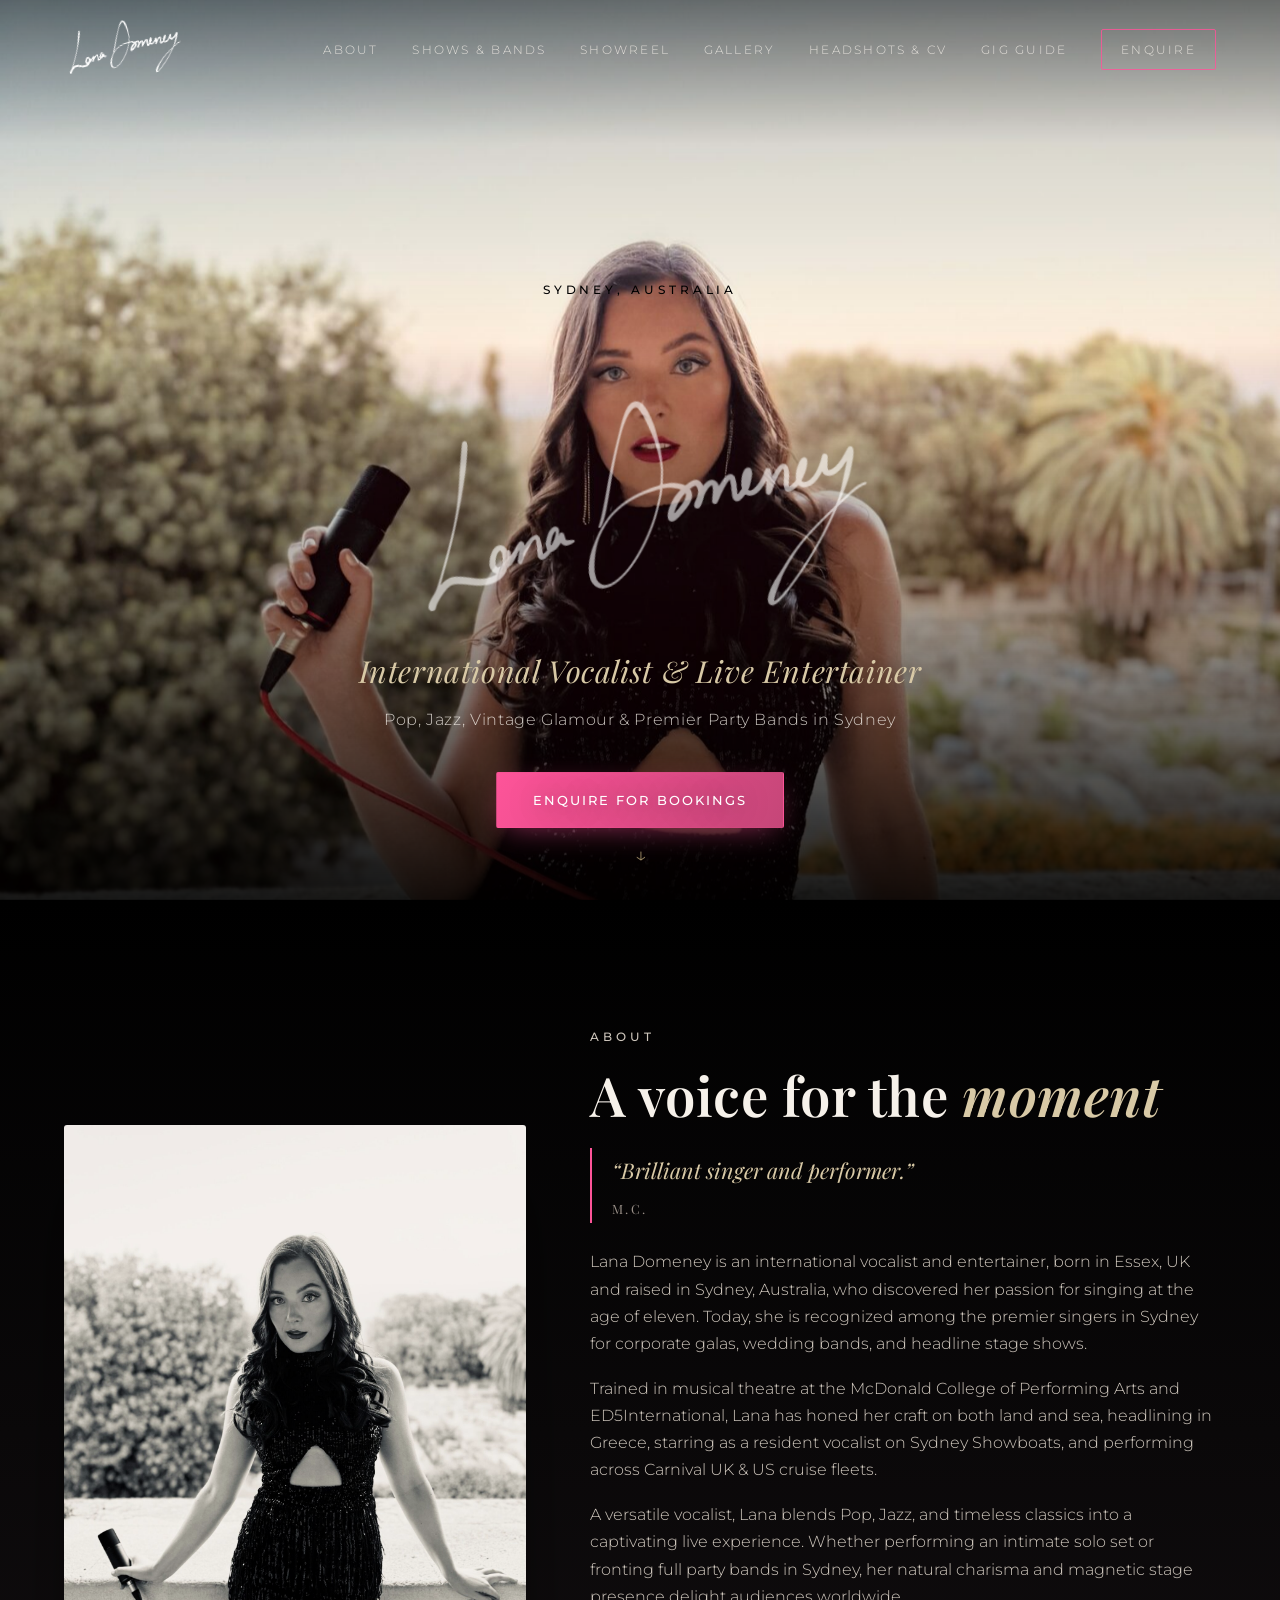
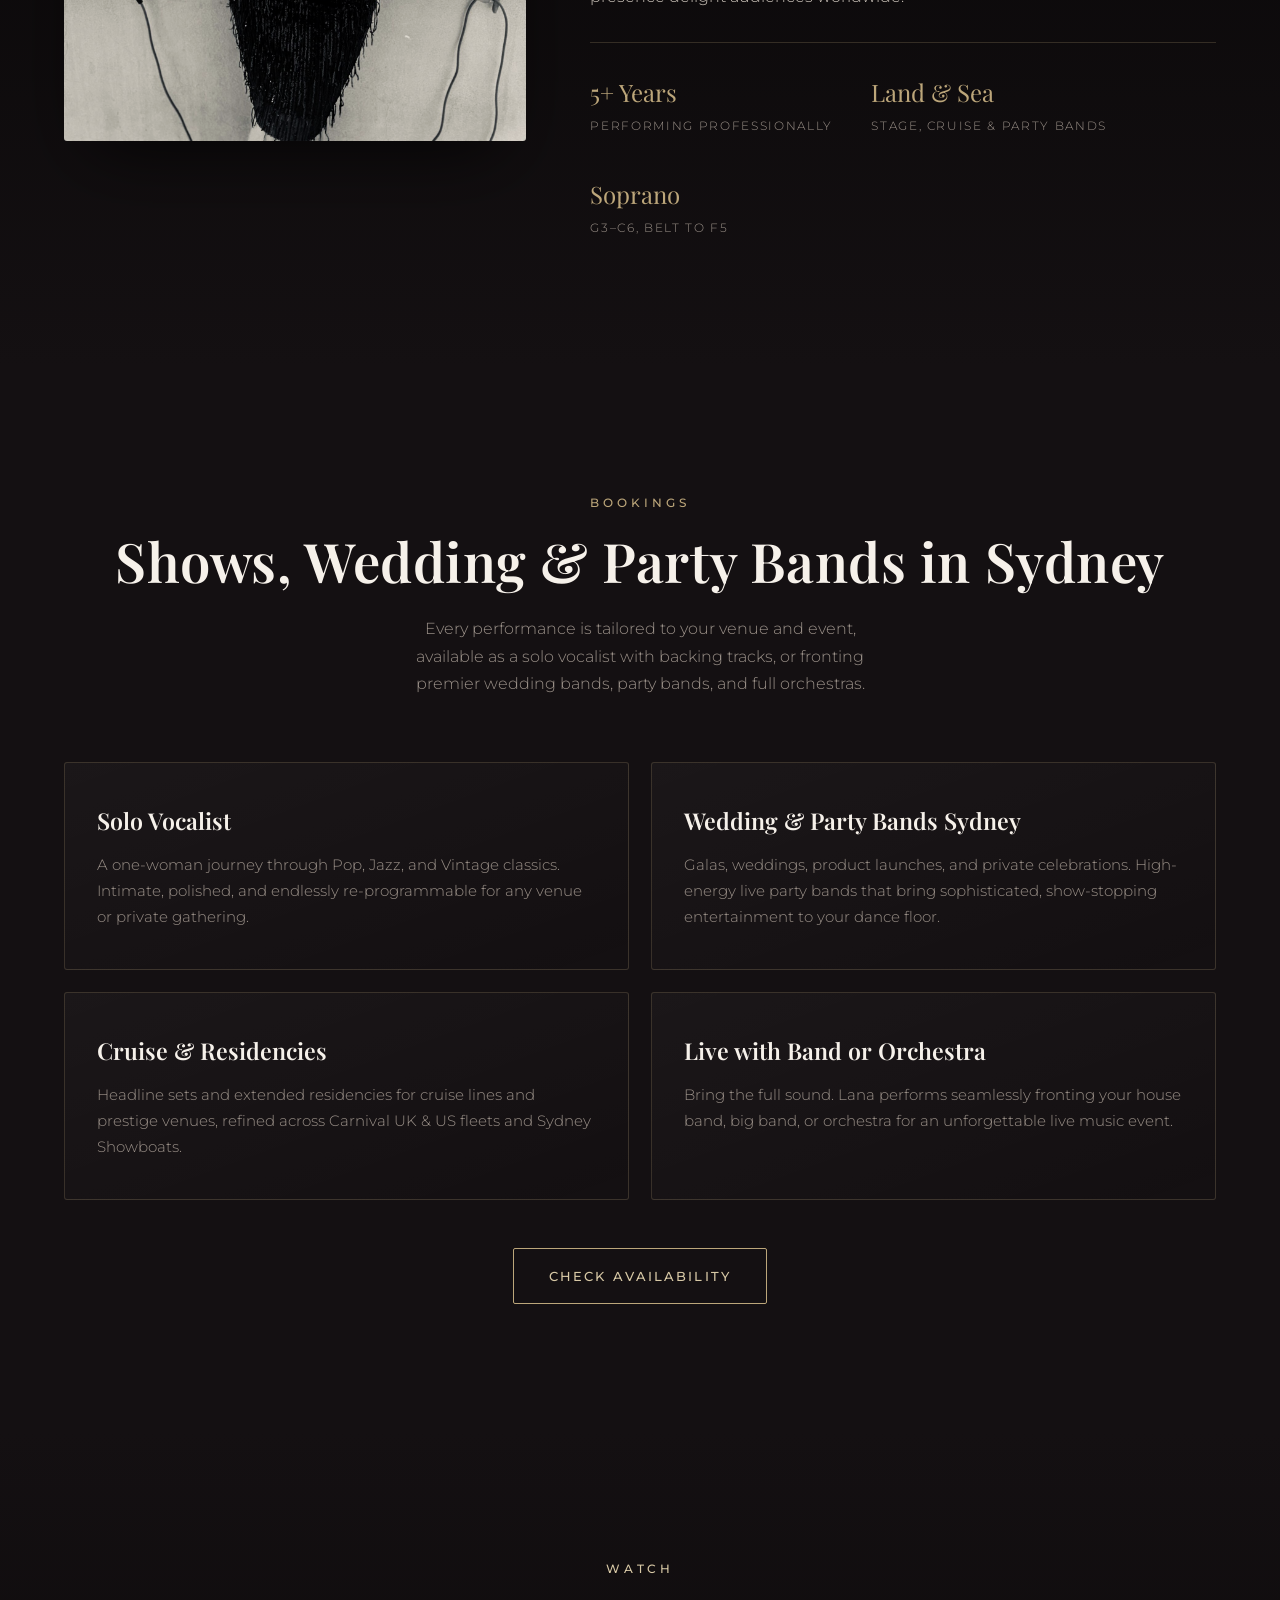
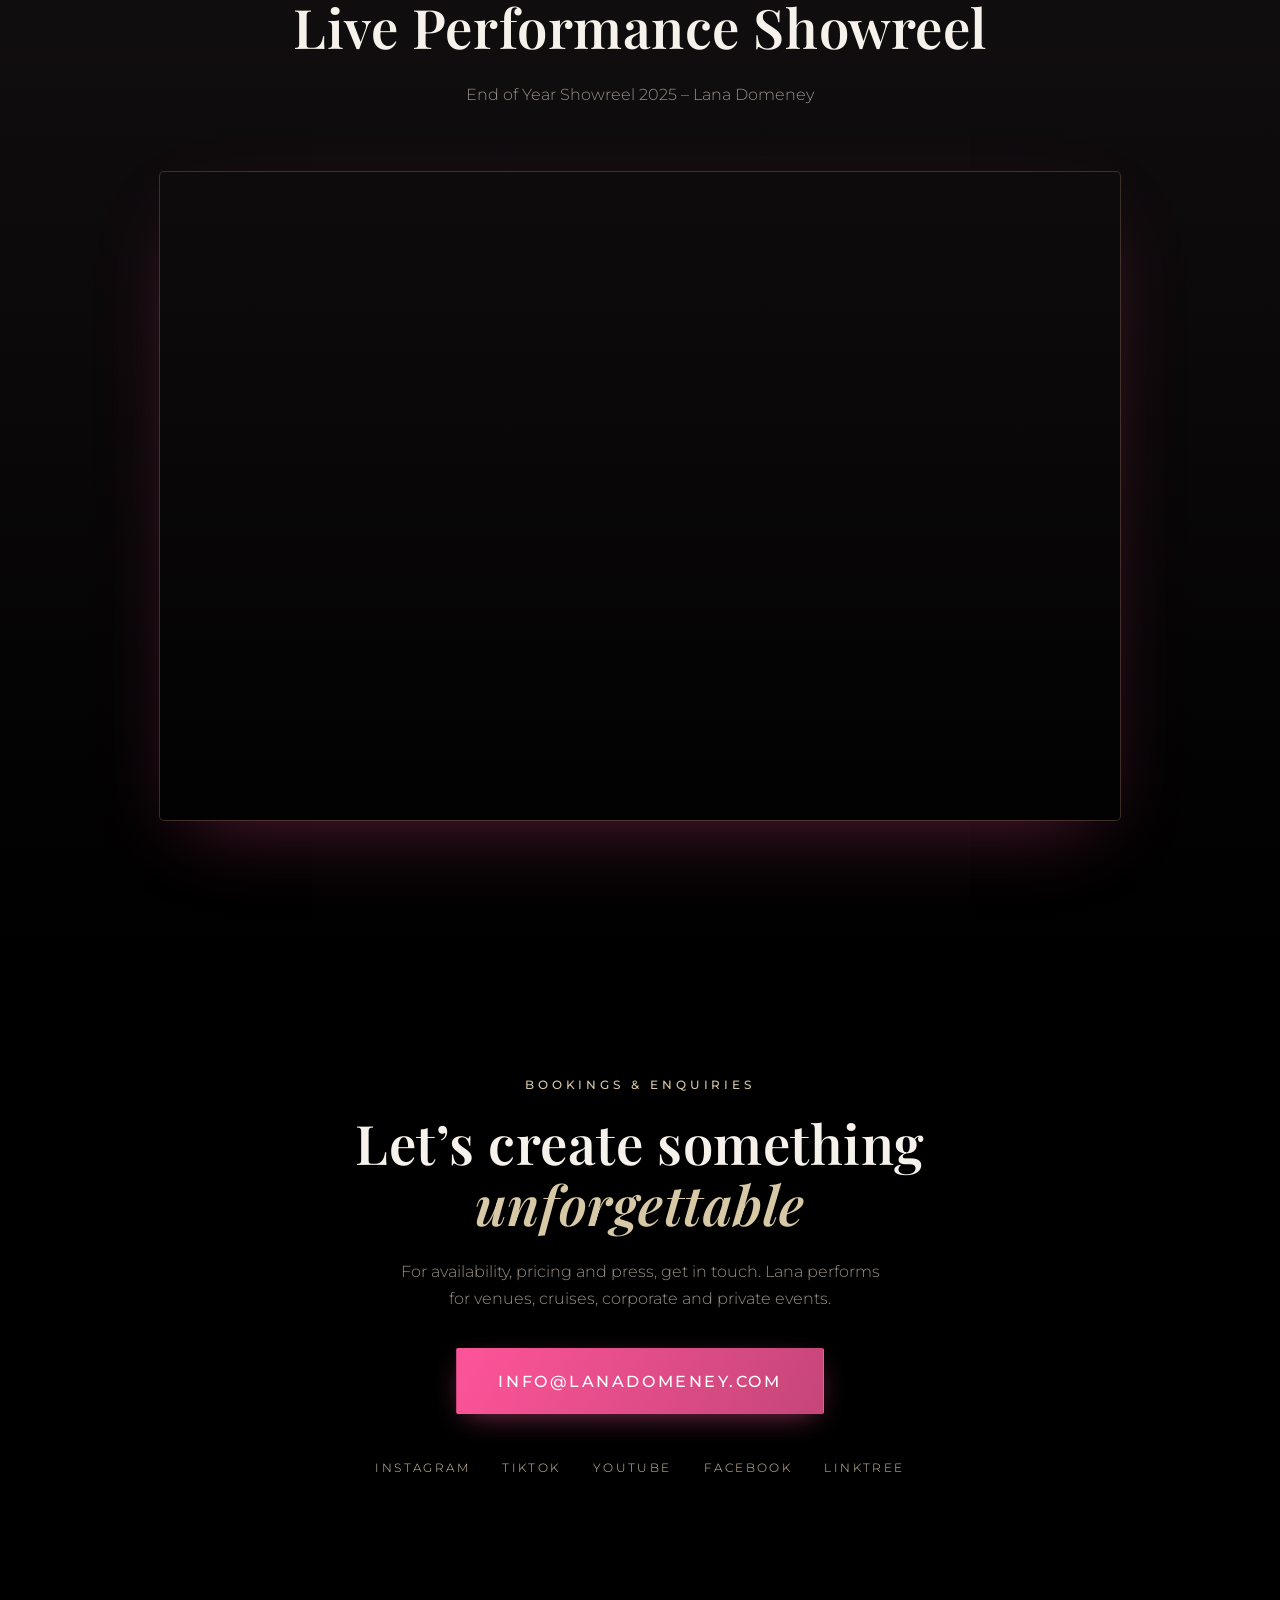
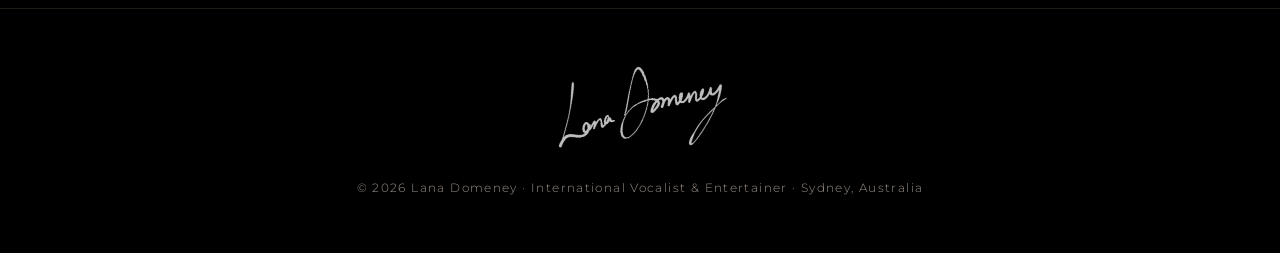
==== commit 05d5fd88: "update to guide gig plus seo update to guide gig plus seo" ====
--- a/index.html
+++ b/index.html
@@ -3,15 +3,48 @@
 <head>
   <meta charset="UTF-8" />
   <meta name="viewport" content="width=device-width, initial-scale=1.0" />
-  <title>Lana Domeney | International Vocalist &amp; Entertainer</title>
-  <meta name="description" content="Lana Domeney is a Sydney-based international vocalist and entertainer performing Pop, Jazz and Vintage Pop for shows, cruises, corporate and private events." />
+  <title>Lana Domeney | Premier Sydney Singer, Vocalist &amp; Live Party Bands</title>
+  <meta name="description" content="Lana Domeney is one of the premier singers in Sydney and a versatile Sydney vocalist available for wedding bands, party bands, corporate events, and cruise residencies." />
+  <meta name="keywords" content="Lana Domeney, Sydney singers, singers in Sydney, Sydney vocalist, best vocalists in Sydney, wedding bands Sydney, party bands Sydney, live music Sydney, corporate entertainment Sydney" />
   <meta name="author" content="Lana Domeney" />
 
+  <!-- ===== OPEN GRAPH & SOCIAL METADATA ===== -->
   <meta property="og:type" content="website" />
-  <meta property="og:title" content="Lana Domeney | International Vocalist &amp; Entertainer" />
-  <meta property="og:description" content="Pop, Jazz &amp; Vintage Pop. Available for shows, cruises, corporate and private events." />
+  <meta property="og:title" content="Lana Domeney | Premier Sydney Singer, Vocalist &amp; Live Party Bands" />
+  <meta property="og:description" content="Looking for top singers in Sydney? Lana Domeney delivers captivating Pop, Jazz &amp; Vintage Live Entertainment for wedding bands, party bands, corporate galas, and cruise residencies." />
   <meta property="og:image" content="assets/img/promo-4.jpg" />
+  <meta property="og:url" content="https://lanadomeney.com/" />
+  <meta name="twitter:card" content="summary_large_image" />
+  <meta name="twitter:title" content="Lana Domeney | Sydney Singers, Vocalist &amp; Party Bands" />
+  <meta name="twitter:description" content="Premier Sydney vocalist &amp; entertainer available for shows, wedding bands, party bands, and corporate events." />
   <meta name="theme-color" content="#000000" />
+
+  <!-- ===== STRUCTURED DATA (JSON-LD SCHEMA) ===== -->
+  <script type="application/ld+json">
+  {
+    "@context": "https://schema.org",
+    "@type": "Person",
+    "name": "Lana Domeney",
+    "url": "https://lanadomeney.com/",
+    "image": "https://lanadomeney.com/assets/img/promo-4.jpg",
+    "jobTitle": "Vocalist, Singer & Live Entertainer",
+    "description": "Sydney-based international vocalist performing Pop, Jazz, Vintage classics, and headline live shows for corporate events, wedding bands, party bands, and cruises.",
+    "address": {
+      "@type": "PostalAddress",
+      "addressLocality": "Sydney",
+      "addressRegion": "NSW",
+      "addressCountry": "Australia"
+    },
+    "sameAs": [
+      "https://www.instagram.com/lanadomeney/",
+      "https://www.tiktok.com/@lanadomeney",
+      "https://www.youtube.com/@lanadomeney",
+      "https://www.facebook.com/lanadomeney/",
+      "https://linktr.ee/lanadomeney"
+    ],
+    "knowsAbout": ["Live Singing", "Pop & Jazz Vocalist", "Sydney Singers", "Wedding Bands Sydney", "Party Bands Sydney", "Corporate Live Entertainment"]
+  }
+  </script>
 
   <link rel="icon" type="image/png" href="assets/favicon.png" />
 
@@ -26,11 +59,11 @@
   <!-- ===== NAV ===== -->
   <header class="nav" id="nav">
     <a href="#home" class="nav__brand" aria-label="Lana Domeney, home">
-      <img src="assets/logo/lana-white.png" alt="Lana Domeney" />
+      <img src="assets/logo/lana-white.png" alt="Lana Domeney - International Vocalist" />
     </a>
     <nav class="nav__links" aria-label="Primary">
       <a href="#about">About</a>
-      <a href="#shows">Shows</a>
+      <a href="#shows">Shows &amp; Bands</a>
       <a href="#showreel">Showreel</a>
       <a href="gallery.html">Gallery</a>
       <a href="headshots.html">Headshots &amp; CV</a>
@@ -44,13 +77,13 @@
 
   <!-- ===== HERO ===== -->
   <section class="hero" id="home">
-    <div class="hero__media" role="img" aria-label="Lana Domeney performing"></div>
+    <div class="hero__media" role="img" aria-label="Lana Domeney performing live"></div>
     <div class="hero__scrim"></div>
     <div class="hero__inner">
       <p class="eyebrow eyebrow--light hero__eyebrow">Sydney, Australia</p>
-      <img class="hero__logo logo-tilt" src="assets/logo/lana-white.png" alt="Lana Domeney" />
-      <h1 class="hero__tag">International Vocalist &amp; Entertainer</h1>
-      <p class="hero__sub">The sounds of Pop, Jazz &amp; Vintage Glamour</p>
+      <img class="hero__logo logo-tilt" src="assets/logo/lana-white.png" alt="Lana Domeney - Vocalist &amp; Entertainer" />
+      <h1 class="hero__tag">International Vocalist &amp; Live Entertainer</h1>
+      <p class="hero__sub">Pop, Jazz, Vintage Glamour &amp; Premier Party Bands in Sydney</p>
       <a href="#contact" class="btn btn--pink">Enquire for Bookings</a>
     </div>
     <a href="#about" class="hero__scroll" aria-label="Scroll to about">&#8595;</a>
@@ -60,18 +93,18 @@
   <section class="about section" id="about">
     <div class="about__grid">
       <div class="about__photo">
-        <img src="assets/img/promo-3.jpg" alt="Lana Domeney portrait" loading="lazy" />
+        <img src="assets/img/promo-3.jpg" alt="Lana Domeney - Premier singer in Sydney" loading="lazy" />
       </div>
       <div class="about__text">
         <p class="eyebrow">About</p>
         <h2 class="section__title">A voice for the <em>moment</em></h2>
         <blockquote class="pullquote">&ldquo;Brilliant singer and performer.&rdquo;<cite>M.C.</cite></blockquote>
-        <p>Lana Domeney is an international vocalist and entertainer, born in Essex, UK and raised in Sydney, Australia, who discovered her passion for singing at the age of eleven.</p>
-        <p>Trained in musical theatre at the McDonald College of Performing Arts and ED5International, Lana has honed her craft on both land and sea, headlining in Greece and performing across Carnival UK &amp; US cruise ships.</p>
-        <p>A versatile vocalist, Lana blends Pop, Jazz and timeless classics into a captivating live show. With natural charisma and magnetic stage presence, she continues to delight audiences around the world.</p>
+        <p>Lana Domeney is an international vocalist and entertainer, born in Essex, UK and raised in Sydney, Australia, who discovered her passion for singing at the age of eleven. Today, she is recognized among the premier singers in Sydney for corporate galas, wedding bands, and headline stage shows.</p>
+        <p>Trained in musical theatre at the McDonald College of Performing Arts and ED5International, Lana has honed her craft on both land and sea, headlining in Greece, starring as a resident vocalist on Sydney Showboats, and performing across Carnival UK &amp; US cruise fleets.</p>
+        <p>A versatile vocalist, Lana blends Pop, Jazz, and timeless classics into a captivating live experience. Whether performing an intimate solo set or fronting full party bands in Sydney, her natural charisma and magnetic stage presence delight audiences worldwide.</p>
         <div class="about__facts">
           <div><span>5+ Years</span>performing professionally</div>
-          <div><span>Land &amp; Sea</span>Stage &amp; cruise</div>
+          <div><span>Land &amp; Sea</span>Stage, cruise &amp; party bands</div>
           <div><span>Soprano</span>G3&ndash;C6, belt to F5</div>
         </div>
       </div>
@@ -82,25 +115,25 @@
   <section class="shows section" id="shows">
     <div class="section__head center">
       <p class="eyebrow">Bookings</p>
-      <h2 class="section__title">Shows &amp; Packages</h2>
-      <p class="section__lead">Every performance is tailored to your venue and audience, available as a solo show with backing tracks, or performed live with your band or orchestra.</p>
+      <h2 class="section__title">Shows, Wedding &amp; Party Bands in Sydney</h2>
+      <p class="section__lead">Every performance is tailored to your venue and event, available as a solo vocalist with backing tracks, or fronting premier wedding bands, party bands, and full orchestras.</p>
     </div>
     <div class="cards">
       <article class="card">
-        <h3>Solo Shows</h3>
-        <p>A one-woman journey through Pop, Jazz and Vintage classics. Intimate, polished and endlessly re-programmable for your room.</p>
+        <h3>Solo Vocalist</h3>
+        <p>A one-woman journey through Pop, Jazz, and Vintage classics. Intimate, polished, and endlessly re-programmable for any venue or private gathering.</p>
       </article>
       <article class="card">
-        <h3>Corporate &amp; Private Events</h3>
-        <p>Galas, weddings, launches and celebrations. Sophisticated live entertainment that sets the tone for the evening.</p>
+        <h3>Wedding &amp; Party Bands Sydney</h3>
+        <p>Galas, weddings, product launches, and private celebrations. High-energy live party bands that bring sophisticated, show-stopping entertainment to your dance floor.</p>
       </article>
       <article class="card">
         <h3>Cruise &amp; Residencies</h3>
-        <p>Headline sets and extended residencies for cruise lines and venues, refined across Carnival UK &amp; US fleets.</p>
+        <p>Headline sets and extended residencies for cruise lines and prestige venues, refined across Carnival UK &amp; US fleets and Sydney Showboats.</p>
       </article>
       <article class="card">
         <h3>Live with Band or Orchestra</h3>
-        <p>Bring the full sound. Lana performs seamlessly with your house band or orchestra for a truly show-stopping night.</p>
+        <p>Bring the full sound. Lana performs seamlessly fronting your house band, big band, or orchestra for an unforgettable live music event.</p>
       </article>
     </div>
     <div class="center">
@@ -112,13 +145,13 @@
   <section class="reel section" id="showreel">
     <div class="section__head center">
       <p class="eyebrow eyebrow--light">Watch</p>
-      <h2 class="section__title">Showreel</h2>
-      <p class="section__lead">End of Year Showreel 2025</p>
+      <h2 class="section__title">Live Performance Showreel</h2>
+      <p class="section__lead">End of Year Showreel 2025 &ndash; Lana Domeney</p>
     </div>
     <div class="reel__frame">
       <iframe
         src="https://www.youtube.com/embed/VcOsoinFNQ8?rel=0"
-        title="Lana Domeney, Showreel"
+        title="Lana Domeney - Live Performance Showreel"
         loading="lazy"
         referrerpolicy="strict-origin-when-cross-origin"
         allow="accelerometer; autoplay; clipboard-write; encrypted-media; gyroscope; picture-in-picture; web-share"
--- a/assets/css/style.css
+++ b/assets/css/style.css
@@ -394,13 +394,18 @@
 }
 /* ---------- GIG GUIDE ---------- */
 .gig-poster__wrap{
-  max-width:580px;margin:0 auto 2.5rem;
+  max-width:580px;width:92%;margin:0 auto 2.5rem;
   border-radius:6px;overflow:hidden;
   border:1px solid rgba(188,166,122,.3);
   box-shadow:0 30px 80px -30px rgba(254,84,153,.35),0 0 0 1px rgba(188,166,122,.25);
   background:var(--ink-2);
 }
-.gig-poster__wrap img{width:100%;height:auto;display:block}
+.gig-poster__wrap .masonry__item{
+  display:block;width:100%;border:0;padding:0;margin:0;
+  background:none;cursor:pointer;
+  opacity:1 !important;transform:none !important;
+}
+.gig-poster__wrap img{width:100%;height:auto;display:block;opacity:1 !important}
 
 .grid3{
   max-width:1100px;margin:0 auto 2.5rem;
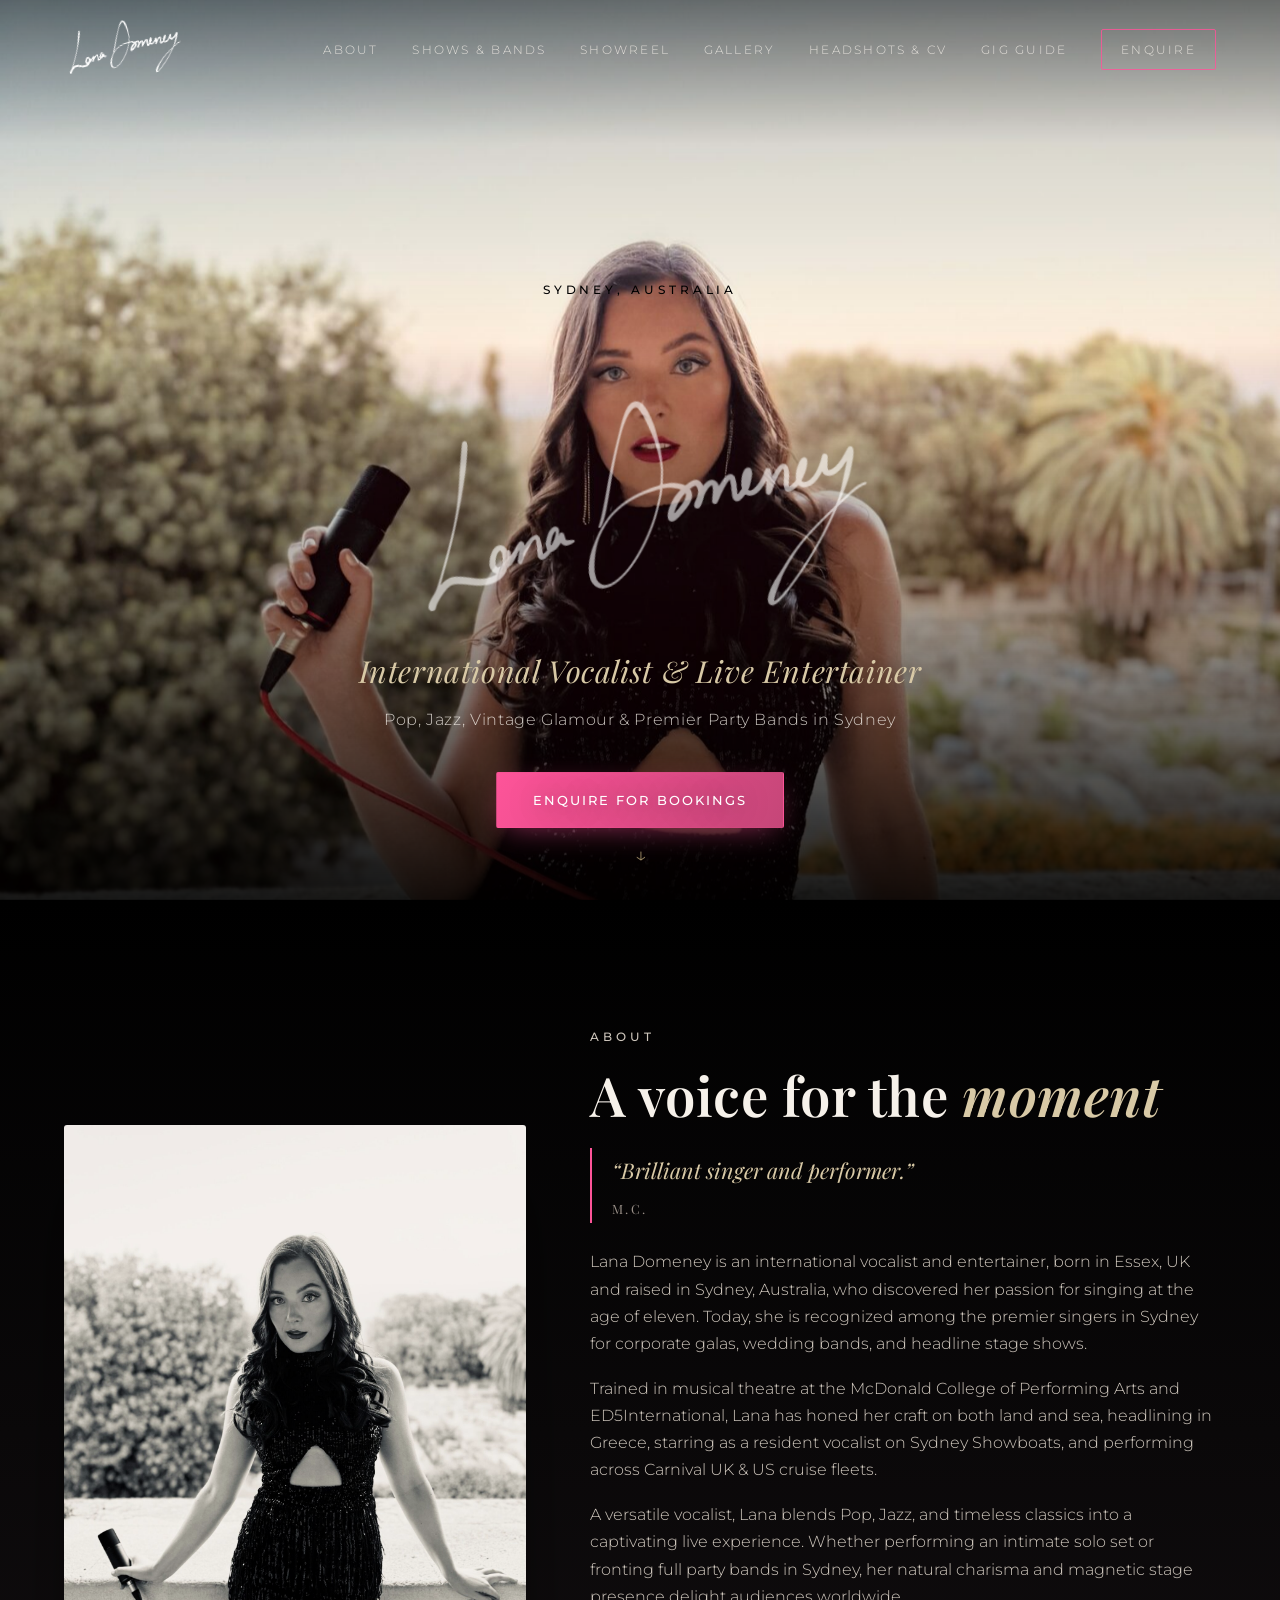
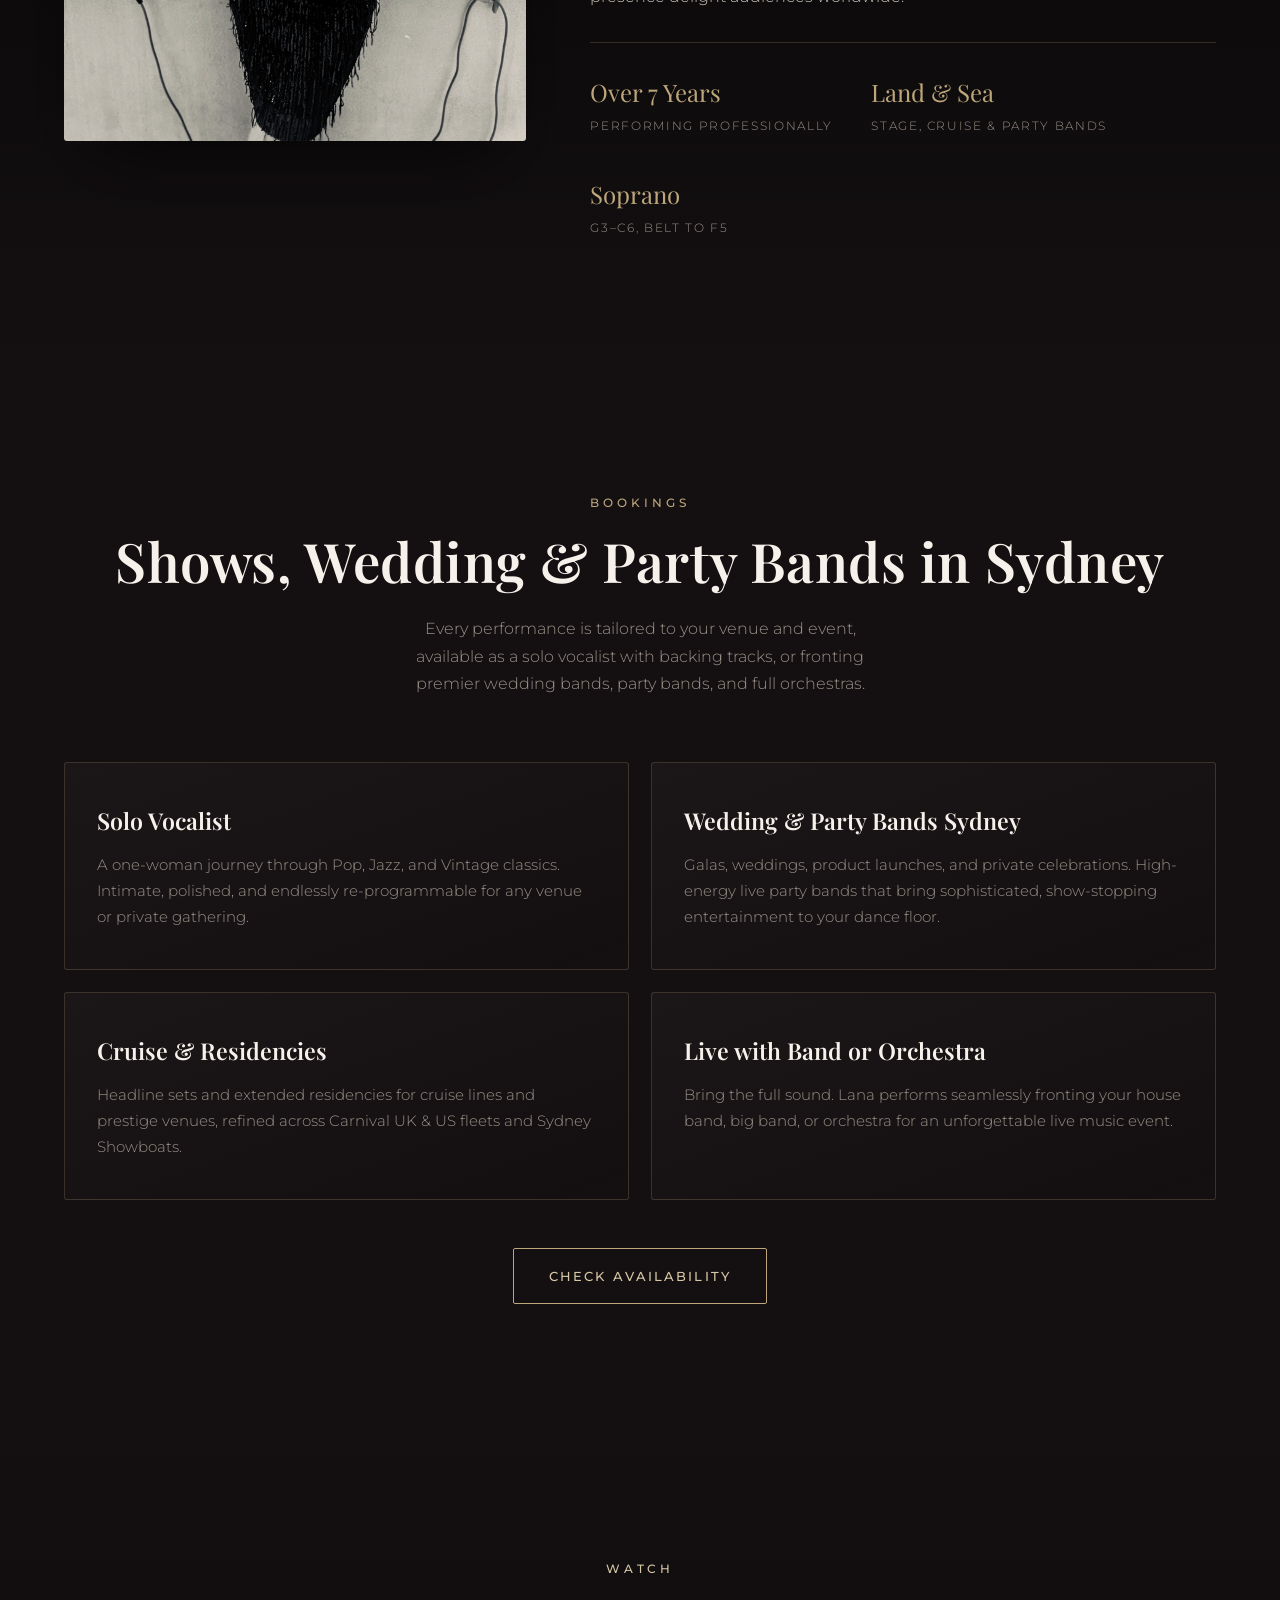
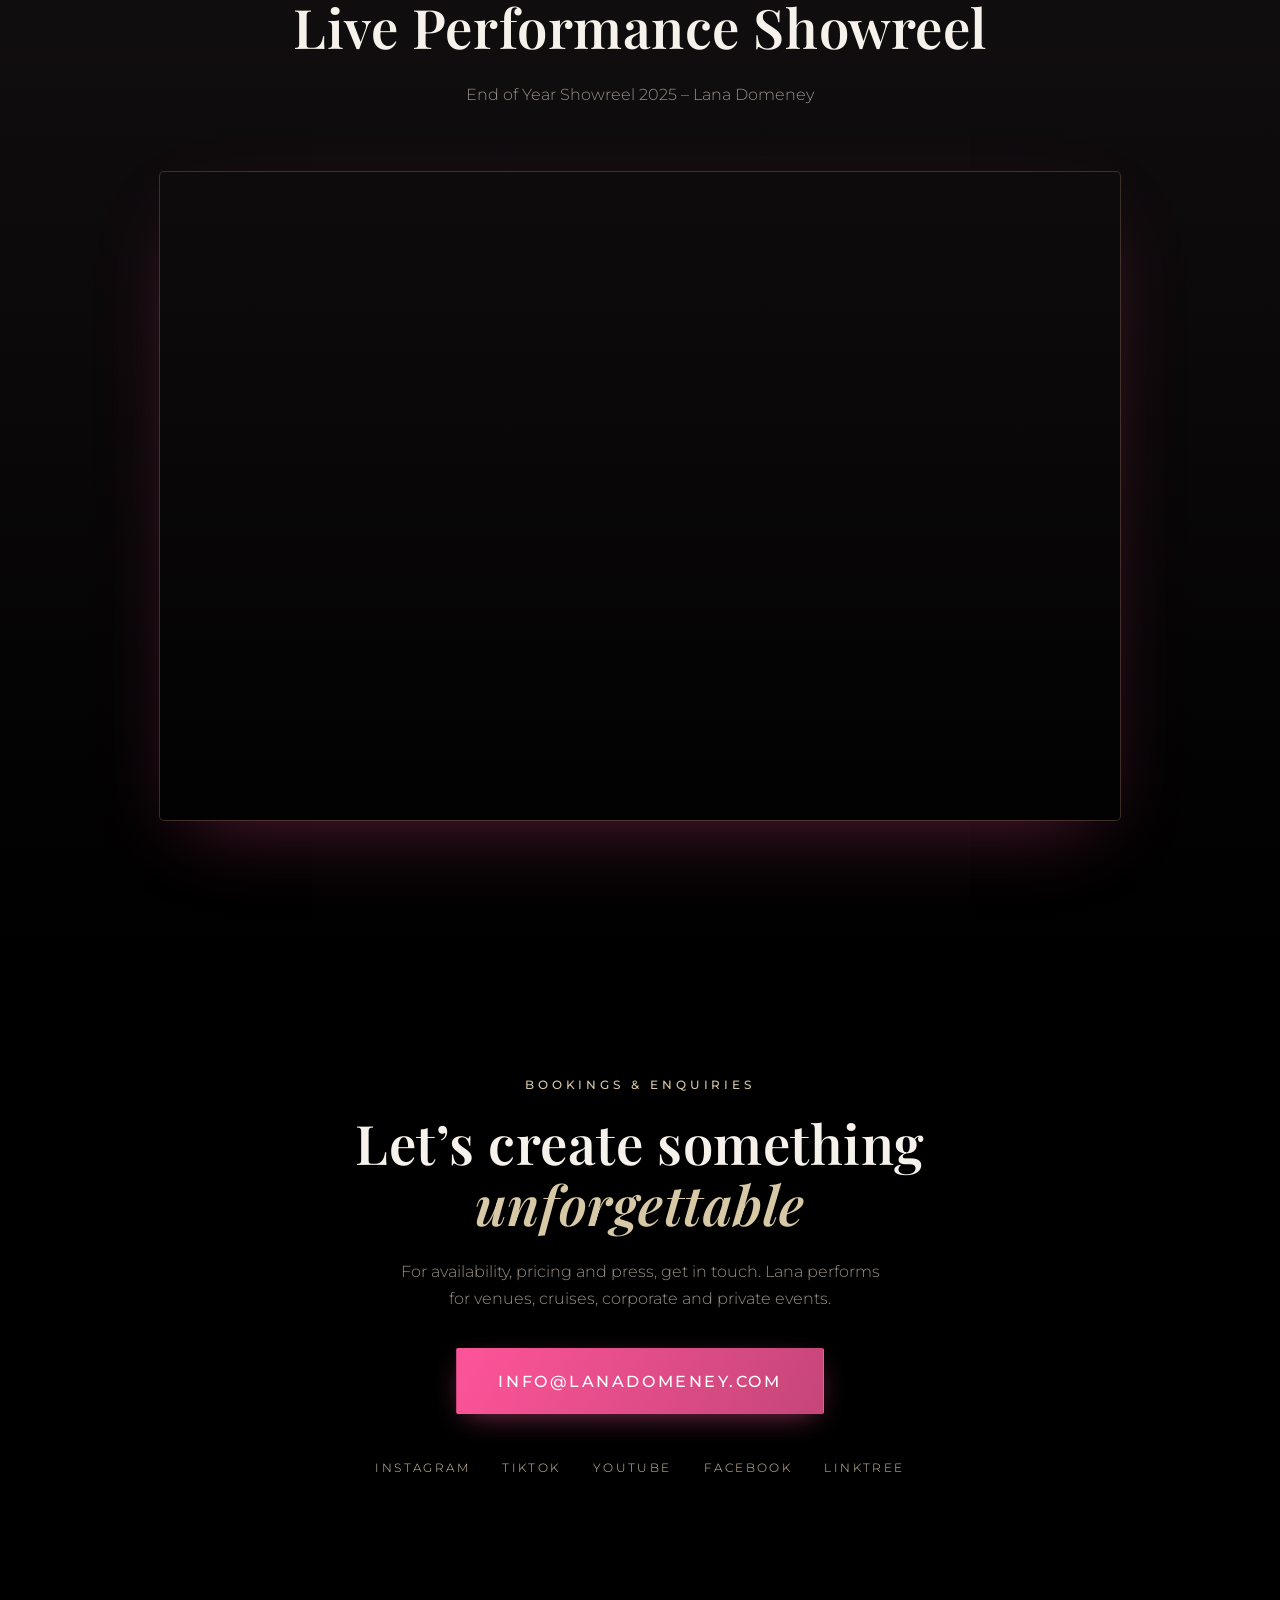
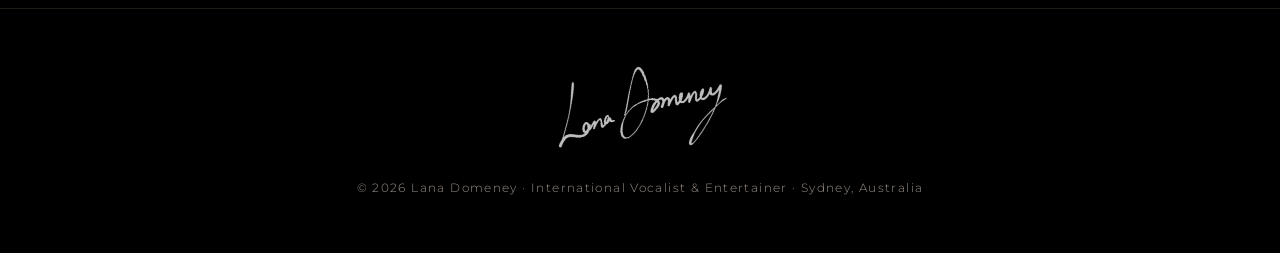
==== commit 26d1f782: "new title 5 - 7 years working updated years" ====
--- a/index.html
+++ b/index.html
@@ -103,7 +103,7 @@
         <p>Trained in musical theatre at the McDonald College of Performing Arts and ED5International, Lana has honed her craft on both land and sea, headlining in Greece, starring as a resident vocalist on Sydney Showboats, and performing across Carnival UK &amp; US cruise fleets.</p>
         <p>A versatile vocalist, Lana blends Pop, Jazz, and timeless classics into a captivating live experience. Whether performing an intimate solo set or fronting full party bands in Sydney, her natural charisma and magnetic stage presence delight audiences worldwide.</p>
         <div class="about__facts">
-          <div><span>5+ Years</span>performing professionally</div>
+          <div><span>Over 7 Years</span>performing professionally</div>
           <div><span>Land &amp; Sea</span>Stage, cruise &amp; party bands</div>
           <div><span>Soprano</span>G3&ndash;C6, belt to F5</div>
         </div>
